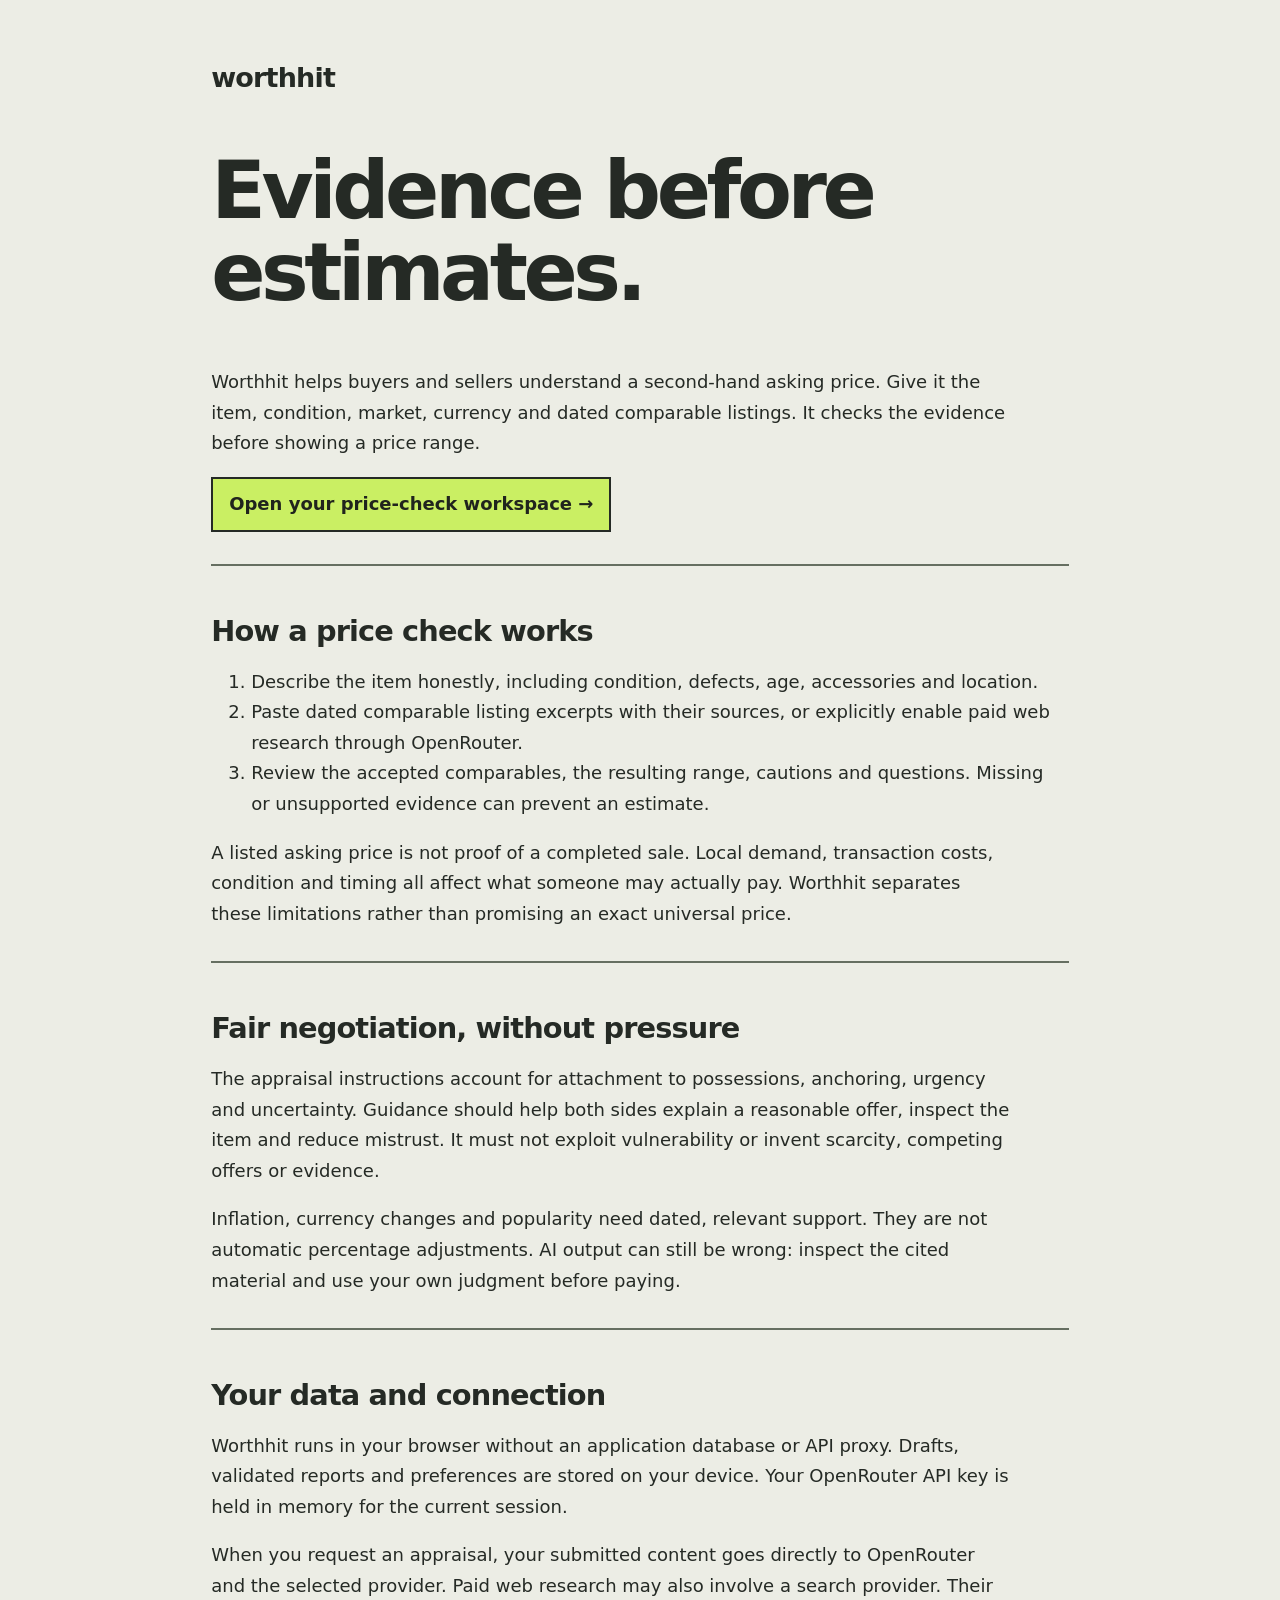
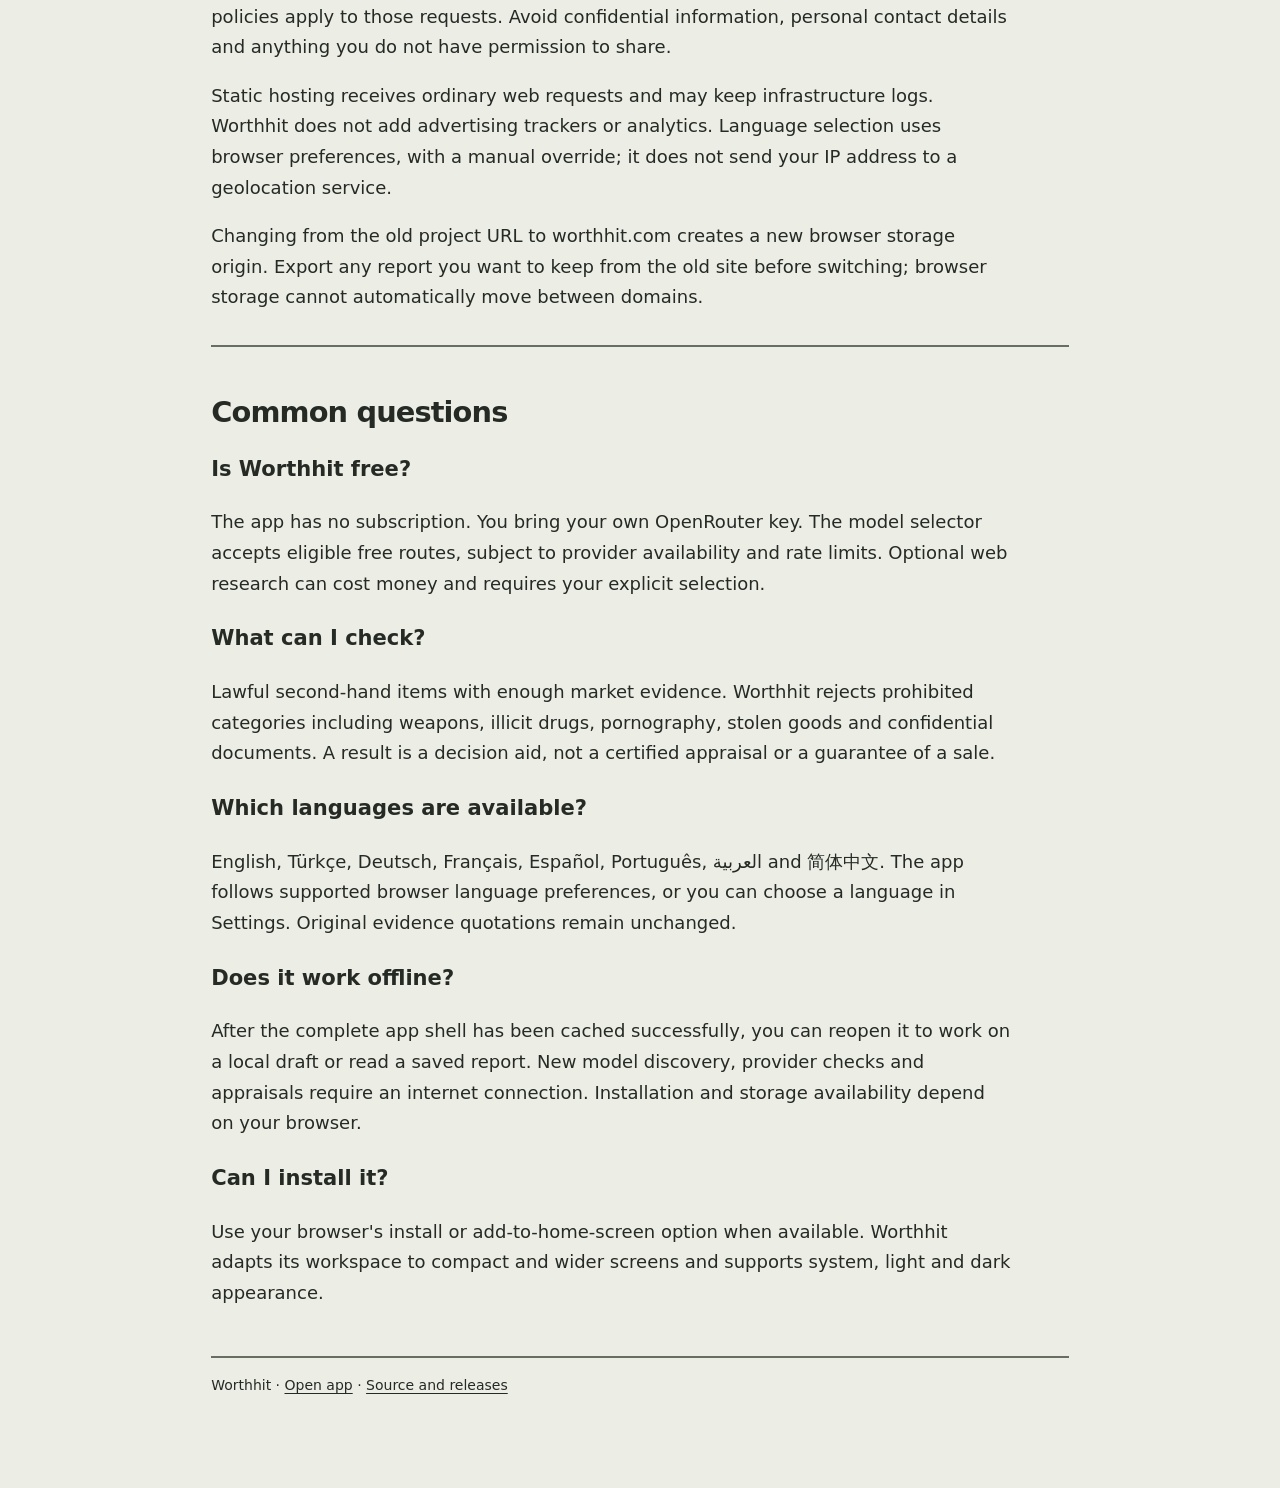
==== web/about/index.html @ 274ef0c1 "feat(worthhit): add mature multilingual PWA and protected versioned delivery Refs:   - README.md   -" ====
<!DOCTYPE html>
<html lang="en">
<head>
  <meta charset="UTF-8">
  <meta name="viewport" content="width=device-width,initial-scale=1">
  <meta name="theme-color" content="#ECEDE5">
  <meta name="description" content="How Worthhit estimates second-hand prices, what counts as evidence, supported languages, privacy, OpenRouter costs and the limits of AI price advice.">
  <meta name="robots" content="index,follow">
  <meta name="referrer" content="no-referrer">
  <meta http-equiv="Content-Security-Policy" content="default-src 'self'; script-src 'self'; style-src 'self'; img-src 'self'; object-src 'none'; base-uri 'self'; form-action 'none'">
  <link rel="canonical" href="https://worthhit.com/about/">
  <link rel="icon" type="image/svg+xml" href="../favicon.svg">
  <link rel="stylesheet" href="../site.css">
  <meta property="og:type" content="website">
  <meta property="og:title" content="How Worthhit works — Evidence before estimates">
  <meta property="og:description" content="Understand the evidence, privacy and limits behind a second-hand price check.">
  <meta property="og:url" content="https://worthhit.com/about/">
  <meta property="og:image" content="https://worthhit.com/social-card.png">
  <meta name="twitter:card" content="summary_large_image">
  <title>How Worthhit works — Second-hand prices, evidence and privacy</title>
  <script src="../preferences_bootstrap.js"></script>
</head>
<body><main>
  <a class="brand" href="../" aria-label="Worthhit home">worthhit</a>
  <h1>Evidence before estimates.</h1>
  <p>Worthhit helps buyers and sellers understand a second-hand asking price. Give it the item, condition, market, currency and dated comparable listings. It checks the evidence before showing a price range.</p>
  <a class="action" href="../">Open your price-check workspace →</a>
  <section><h2>How a price check works</h2>
    <ol><li>Describe the item honestly, including condition, defects, age, accessories and location.</li>
    <li>Paste dated comparable listing excerpts with their sources, or explicitly enable paid web research through OpenRouter.</li>
    <li>Review the accepted comparables, the resulting range, cautions and questions. Missing or unsupported evidence can prevent an estimate.</li></ol>
    <p>A listed asking price is not proof of a completed sale. Local demand, transaction costs, condition and timing all affect what someone may actually pay. Worthhit separates these limitations rather than promising an exact universal price.</p>
  </section>
  <section><h2>Fair negotiation, without pressure</h2>
    <p>The appraisal instructions account for attachment to possessions, anchoring, urgency and uncertainty. Guidance should help both sides explain a reasonable offer, inspect the item and reduce mistrust. It must not exploit vulnerability or invent scarcity, competing offers or evidence.</p>
    <p>Inflation, currency changes and popularity need dated, relevant support. They are not automatic percentage adjustments. AI output can still be wrong: inspect the cited material and use your own judgment before paying.</p>
  </section>
  <section><h2>Your data and connection</h2>
    <p>Worthhit runs in your browser without an application database or API proxy. Drafts, validated reports and preferences are stored on your device. Your OpenRouter API key is held in memory for the current session.</p>
    <p>When you request an appraisal, your submitted content goes directly to OpenRouter and the selected provider. Paid web research may also involve a search provider. Their policies apply to those requests. Avoid confidential information, personal contact details and anything you do not have permission to share.</p>
    <p>Static hosting receives ordinary web requests and may keep infrastructure logs. Worthhit does not add advertising trackers or analytics. Language selection uses browser preferences, with a manual override; it does not send your IP address to a geolocation service.</p>
    <p>Changing from the old project URL to worthhit.com creates a new browser storage origin. Export any report you want to keep from the old site before switching; browser storage cannot automatically move between domains.</p>
  </section>
  <section><h2>Common questions</h2>
    <h3>Is Worthhit free?</h3><p>The app has no subscription. You bring your own OpenRouter key. The model selector accepts eligible free routes, subject to provider availability and rate limits. Optional web research can cost money and requires your explicit selection.</p>
    <h3>What can I check?</h3><p>Lawful second-hand items with enough market evidence. Worthhit rejects prohibited categories including weapons, illicit drugs, pornography, stolen goods and confidential documents. A result is a decision aid, not a certified appraisal or a guarantee of a sale.</p>
    <h3>Which languages are available?</h3><p>English, Türkçe, Deutsch, Français, Español, Português, العربية and 简体中文. The app follows supported browser language preferences, or you can choose a language in Settings. Original evidence quotations remain unchanged.</p>
    <h3>Does it work offline?</h3><p>After the complete app shell has been cached successfully, you can reopen it to work on a local draft or read a saved report. New model discovery, provider checks and appraisals require an internet connection. Installation and storage availability depend on your browser.</p>
    <h3>Can I install it?</h3><p>Use your browser's install or add-to-home-screen option when available. Worthhit adapts its workspace to compact and wider screens and supports system, light and dark appearance.</p>
  </section>
  <footer>Worthhit · <a href="../">Open app</a> · <a href="https://github.com/consciontologic/worthhit" rel="noopener noreferrer">Source and releases</a></footer>
</main></body></html>
---- web/site.css ----
:root{color-scheme:light dark;--canvas:#ecede5;--ink:#252a25;--line:#666f61;--accent:#caef63}
@media(prefers-color-scheme:dark){:root{--canvas:#161a18;--ink:#e9ede1;--line:#929d8c}}
:root[data-theme=light]{color-scheme:light;--canvas:#ecede5;--ink:#252a25;--line:#666f61}
:root[data-theme=dark]{color-scheme:dark;--canvas:#161a18;--ink:#e9ede1;--line:#929d8c}
*{box-sizing:border-box}html,body{margin:0;background:var(--canvas);color:var(--ink)}
body{font:18px/1.7 system-ui,sans-serif}a{color:inherit;text-underline-offset:.22em}
a:hover{background:var(--accent);color:#20241d}a:focus-visible{outline:3px solid var(--ink);outline-offset:4px}
::selection{background:var(--accent);color:#20241d}
main{max-width:960px;padding:7vh max(24px,4vw) 10vh;margin:auto}
h1{font-size:clamp(2.6rem,7vw,5rem);line-height:1.02;letter-spacing:-.055em;max-width:13ch;font-weight:750}
h2{font-size:1.8rem;line-height:1.2;letter-spacing:-.03em;margin:2rem 0 1rem}
p,li{max-width:70ch}.brand{font:700 27px/1.1 system-ui,sans-serif;letter-spacing:-.03em;text-decoration:none}
section{border-top:2px solid var(--line);margin-top:2rem;padding-top:1rem}
.action{display:inline-block;padding:.65rem 1rem;background:var(--accent);color:#20241d;border:2px solid #252a25;font-weight:700;text-decoration:none}
footer{margin-top:3rem;font-size:.875rem;border-top:2px solid var(--line);padding-top:1rem}
flutter-view{outline:none}
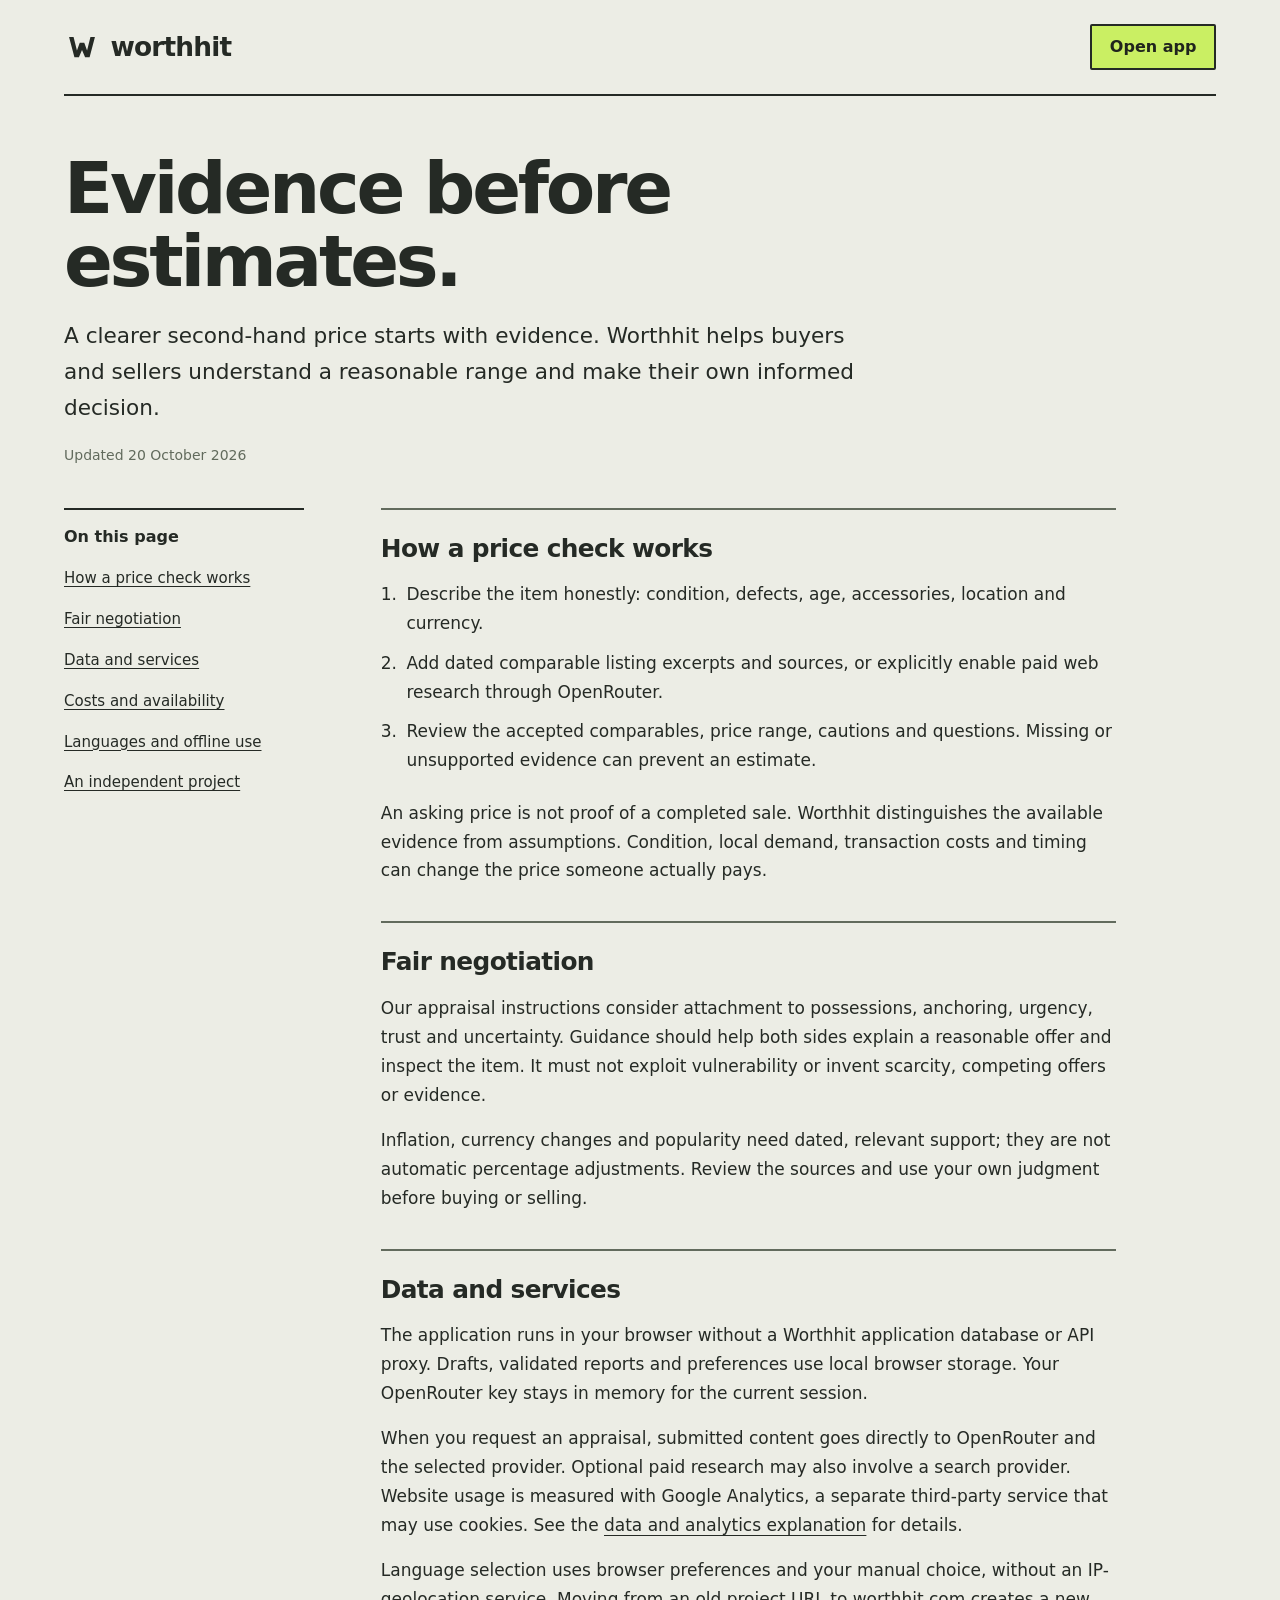
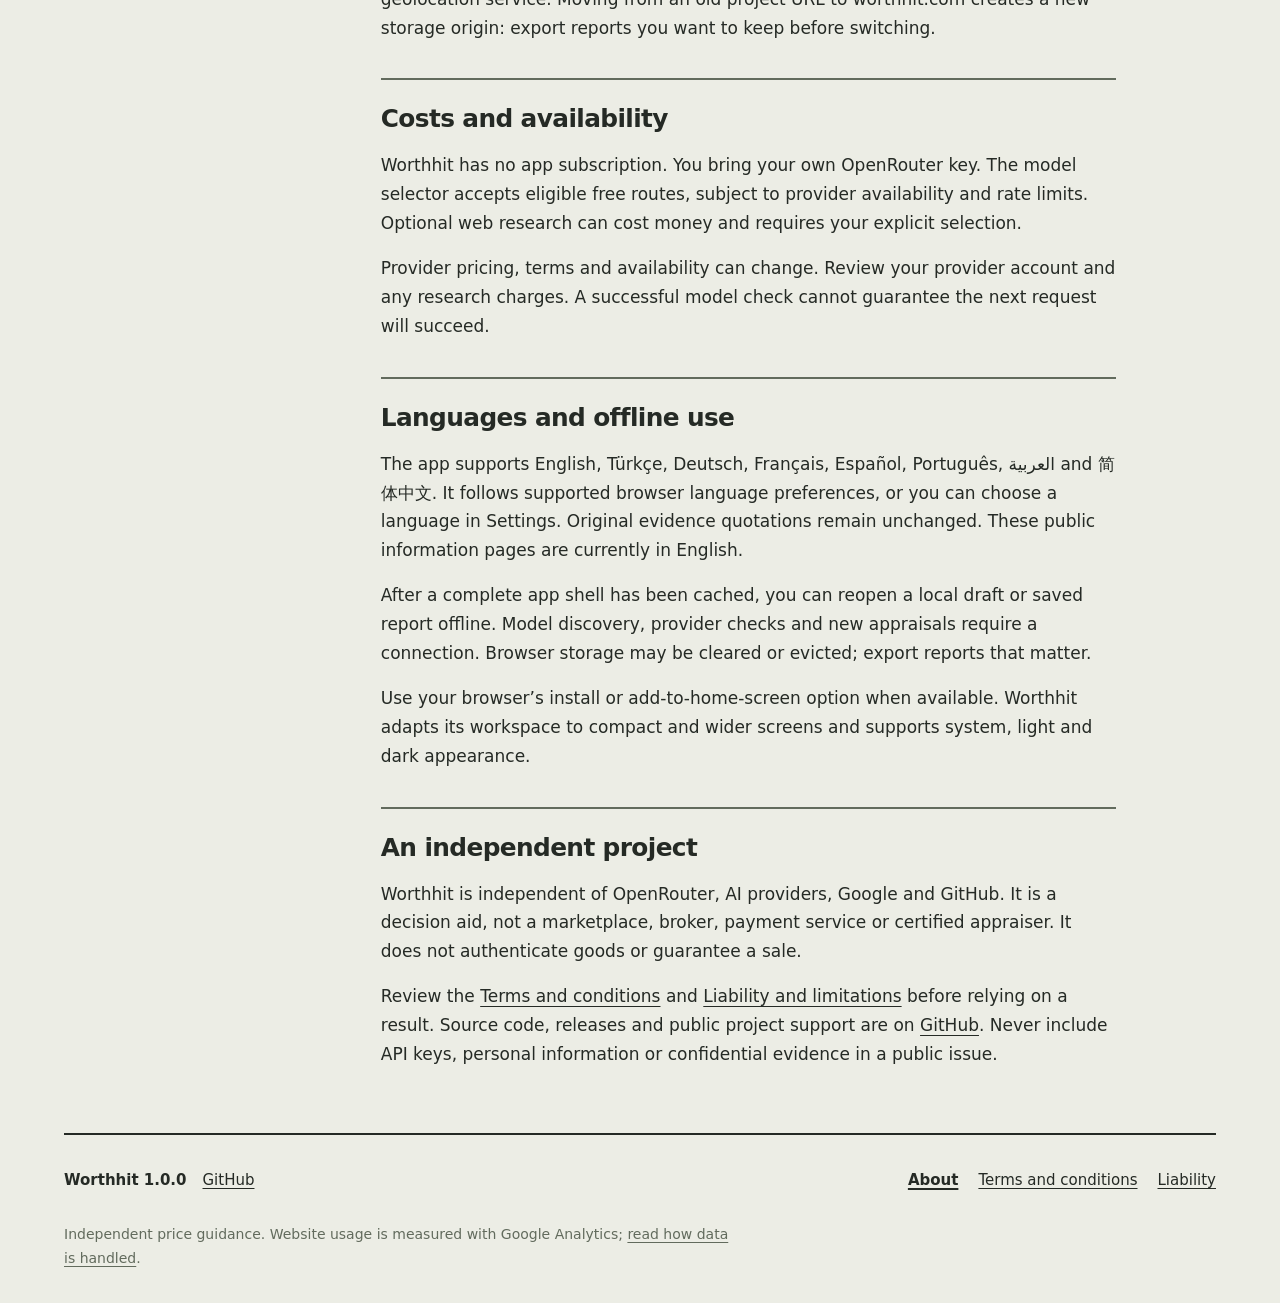
==== commit 95d8752a: "feat(info): release Worthhit 1.0.0 with information pages and analytics Refs:   - worthhit-one-verif" ====
--- a/web/about/index.html
+++ b/web/about/index.html
@@ -1,52 +1,111 @@
 <!DOCTYPE html>
 <html lang="en">
 <head>
+<!-- Google tag (gtag.js) -->
+<script async src="https://www.googletagmanager.com/gtag/js?id=G-G4SYW37S81" referrerpolicy="no-referrer"></script>
+<script>
+  window.dataLayer = window.dataLayer || [];
+  function gtag(){dataLayer.push(arguments);}
+  gtag('js', new Date());
+  gtag('config', 'G-G4SYW37S81', {
+    page_location: 'https://worthhit.com/about/',
+    page_referrer: '',
+    page_title: 'About Worthhit — Evidence before estimates',
+    allow_google_signals: false,
+    allow_ad_personalization_signals: false
+  });
+</script>
   <meta charset="UTF-8">
-  <meta name="viewport" content="width=device-width,initial-scale=1">
+  <meta name="viewport" content="width=device-width, initial-scale=1">
   <meta name="theme-color" content="#ECEDE5">
-  <meta name="description" content="How Worthhit estimates second-hand prices, what counts as evidence, supported languages, privacy, OpenRouter costs and the limits of AI price advice.">
-  <meta name="robots" content="index,follow">
+  <meta name="description" content="How Worthhit estimates second-hand prices, checks comparable evidence, handles local data and connects to OpenRouter. Learn about costs, languages and limitations.">
+  <meta name="robots" content="index,follow,max-image-preview:large">
   <meta name="referrer" content="no-referrer">
-  <meta http-equiv="Content-Security-Policy" content="default-src 'self'; script-src 'self'; style-src 'self'; img-src 'self'; object-src 'none'; base-uri 'self'; form-action 'none'">
+  <meta http-equiv="Content-Security-Policy" content="default-src 'self'; script-src 'self' 'sha256-OL67DxVKThbRnnNFpnOteWr4cOULybndOI1ghnf7HiA=' https://www.googletagmanager.com; script-src-attr 'none'; style-src 'self'; connect-src 'self' https://www.googletagmanager.com https://www.google-analytics.com https://region1.google-analytics.com; img-src 'self' https://www.googletagmanager.com https://www.google-analytics.com https://region1.google-analytics.com; font-src 'self'; worker-src 'self' blob:; object-src 'none'; base-uri 'self'; form-action 'none'">
   <link rel="canonical" href="https://worthhit.com/about/">
   <link rel="icon" type="image/svg+xml" href="../favicon.svg">
   <link rel="stylesheet" href="../site.css">
   <meta property="og:type" content="website">
-  <meta property="og:title" content="How Worthhit works — Evidence before estimates">
-  <meta property="og:description" content="Understand the evidence, privacy and limits behind a second-hand price check.">
+  <meta property="og:site_name" content="Worthhit">
+  <meta property="og:title" content="About Worthhit — Evidence before estimates">
+  <meta property="og:description" content="How Worthhit estimates second-hand prices, checks comparable evidence, handles local data and connects to OpenRouter. Learn about costs, languages and limitations.">
   <meta property="og:url" content="https://worthhit.com/about/">
   <meta property="og:image" content="https://worthhit.com/social-card.png">
+  <meta property="og:image:alt" content="Worthhit. Know the range. Make a fair deal.">
   <meta name="twitter:card" content="summary_large_image">
-  <title>How Worthhit works — Second-hand prices, evidence and privacy</title>
+  <meta name="twitter:title" content="About Worthhit — Evidence before estimates">
+  <meta name="twitter:description" content="How Worthhit estimates second-hand prices, checks comparable evidence, handles local data and connects to OpenRouter. Learn about costs, languages and limitations.">
+  <meta name="twitter:image" content="https://worthhit.com/social-card.png">
+  <title>About Worthhit — Evidence before estimates</title>
   <script src="../preferences_bootstrap.js"></script>
 </head>
-<body><main>
-  <a class="brand" href="../" aria-label="Worthhit home">worthhit</a>
-  <h1>Evidence before estimates.</h1>
-  <p>Worthhit helps buyers and sellers understand a second-hand asking price. Give it the item, condition, market, currency and dated comparable listings. It checks the evidence before showing a price range.</p>
-  <a class="action" href="../">Open your price-check workspace →</a>
-  <section><h2>How a price check works</h2>
-    <ol><li>Describe the item honestly, including condition, defects, age, accessories and location.</li>
-    <li>Paste dated comparable listing excerpts with their sources, or explicitly enable paid web research through OpenRouter.</li>
-    <li>Review the accepted comparables, the resulting range, cautions and questions. Missing or unsupported evidence can prevent an estimate.</li></ol>
-    <p>A listed asking price is not proof of a completed sale. Local demand, transaction costs, condition and timing all affect what someone may actually pay. Worthhit separates these limitations rather than promising an exact universal price.</p>
-  </section>
-  <section><h2>Fair negotiation, without pressure</h2>
-    <p>The appraisal instructions account for attachment to possessions, anchoring, urgency and uncertainty. Guidance should help both sides explain a reasonable offer, inspect the item and reduce mistrust. It must not exploit vulnerability or invent scarcity, competing offers or evidence.</p>
-    <p>Inflation, currency changes and popularity need dated, relevant support. They are not automatic percentage adjustments. AI output can still be wrong: inspect the cited material and use your own judgment before paying.</p>
-  </section>
-  <section><h2>Your data and connection</h2>
-    <p>Worthhit runs in your browser without an application database or API proxy. Drafts, validated reports and preferences are stored on your device. Your OpenRouter API key is held in memory for the current session.</p>
-    <p>When you request an appraisal, your submitted content goes directly to OpenRouter and the selected provider. Paid web research may also involve a search provider. Their policies apply to those requests. Avoid confidential information, personal contact details and anything you do not have permission to share.</p>
-    <p>Static hosting receives ordinary web requests and may keep infrastructure logs. Worthhit does not add advertising trackers or analytics. Language selection uses browser preferences, with a manual override; it does not send your IP address to a geolocation service.</p>
-    <p>Changing from the old project URL to worthhit.com creates a new browser storage origin. Export any report you want to keep from the old site before switching; browser storage cannot automatically move between domains.</p>
-  </section>
-  <section><h2>Common questions</h2>
-    <h3>Is Worthhit free?</h3><p>The app has no subscription. You bring your own OpenRouter key. The model selector accepts eligible free routes, subject to provider availability and rate limits. Optional web research can cost money and requires your explicit selection.</p>
-    <h3>What can I check?</h3><p>Lawful second-hand items with enough market evidence. Worthhit rejects prohibited categories including weapons, illicit drugs, pornography, stolen goods and confidential documents. A result is a decision aid, not a certified appraisal or a guarantee of a sale.</p>
-    <h3>Which languages are available?</h3><p>English, Türkçe, Deutsch, Français, Español, Português, العربية and 简体中文. The app follows supported browser language preferences, or you can choose a language in Settings. Original evidence quotations remain unchanged.</p>
-    <h3>Does it work offline?</h3><p>After the complete app shell has been cached successfully, you can reopen it to work on a local draft or read a saved report. New model discovery, provider checks and appraisals require an internet connection. Installation and storage availability depend on your browser.</p>
-    <h3>Can I install it?</h3><p>Use your browser's install or add-to-home-screen option when available. Worthhit adapts its workspace to compact and wider screens and supports system, light and dark appearance.</p>
-  </section>
-  <footer>Worthhit · <a href="../">Open app</a> · <a href="https://github.com/consciontologic/worthhit" rel="noopener noreferrer">Source and releases</a></footer>
-</main></body></html>
+<body class="information-page">
+  <a class="skip-link" href="#content">Skip to content</a>
+  <div class="page-shell">
+    <header class="site-header">
+      <a class="brand" href="../" aria-label="Worthhit home"><img class="mark-light" src="../favicon-light.svg" width="36" height="36" alt=""><img class="mark-dark" src="../favicon-dark.svg" width="36" height="36" alt=""><span>worthhit</span></a>
+      <a class="open-app" href="../">Open app</a>
+    </header>
+    <main id="content">
+      <div class="page-heading">
+        <h1>Evidence before estimates.</h1>
+        <p class="lead">A clearer second-hand price starts with evidence. Worthhit helps buyers and sellers understand a reasonable range and make their own informed decision.</p>
+        <p class="updated">Updated <time datetime="2026-10-20">20 October 2026</time></p>
+      </div>
+      <div class="reading-layout">
+        <nav class="contents" aria-label="On this page">
+          <h2>On this page</h2>
+          <ul>
+          <li><a href="#method">How a price check works</a></li>
+          <li><a href="#negotiation">Fair negotiation</a></li>
+          <li><a href="#data">Data and services</a></li>
+          <li><a href="#costs">Costs and availability</a></li>
+          <li><a href="#access">Languages and offline use</a></li>
+          <li><a href="#project">An independent project</a></li>
+          </ul>
+        </nav>
+        <article class="prose" aria-label="Evidence before estimates.">
+        <section id="method">
+          <h2>How a price check works</h2>
+          <ol><li>Describe the item honestly: condition, defects, age, accessories, location and currency.</li><li>Add dated comparable listing excerpts and sources, or explicitly enable paid web research through OpenRouter.</li><li>Review the accepted comparables, price range, cautions and questions. Missing or unsupported evidence can prevent an estimate.</li></ol><p>An asking price is not proof of a completed sale. Worthhit distinguishes the available evidence from assumptions. Condition, local demand, transaction costs and timing can change the price someone actually pays.</p>
+        </section>
+        <section id="negotiation">
+          <h2>Fair negotiation</h2>
+          <p>Our appraisal instructions consider attachment to possessions, anchoring, urgency, trust and uncertainty. Guidance should help both sides explain a reasonable offer and inspect the item. It must not exploit vulnerability or invent scarcity, competing offers or evidence.</p><p>Inflation, currency changes and popularity need dated, relevant support; they are not automatic percentage adjustments. Review the sources and use your own judgment before buying or selling.</p>
+        </section>
+        <section id="data">
+          <h2>Data and services</h2>
+          <p>The application runs in your browser without a Worthhit application database or API proxy. Drafts, validated reports and preferences use local browser storage. Your OpenRouter key stays in memory for the current session.</p><p>When you request an appraisal, submitted content goes directly to OpenRouter and the selected provider. Optional paid research may also involve a search provider. Website usage is measured with Google Analytics, a separate third-party service that may use cookies. See the <a href="../terms/#data">data and analytics explanation</a> for details.</p><p>Language selection uses browser preferences and your manual choice, without an IP-geolocation service. Moving from an old project URL to worthhit.com creates a new storage origin: export reports you want to keep before switching.</p>
+        </section>
+        <section id="costs">
+          <h2>Costs and availability</h2>
+          <p>Worthhit has no app subscription. You bring your own OpenRouter key. The model selector accepts eligible free routes, subject to provider availability and rate limits. Optional web research can cost money and requires your explicit selection.</p><p>Provider pricing, terms and availability can change. Review your provider account and any research charges. A successful model check cannot guarantee the next request will succeed.</p>
+        </section>
+        <section id="access">
+          <h2>Languages and offline use</h2>
+          <p>The app supports English, Türkçe, Deutsch, Français, Español, Português, العربية and 简体中文. It follows supported browser language preferences, or you can choose a language in Settings. Original evidence quotations remain unchanged. These public information pages are currently in English.</p><p>After a complete app shell has been cached, you can reopen a local draft or saved report offline. Model discovery, provider checks and new appraisals require a connection. Browser storage may be cleared or evicted; export reports that matter.</p><p>Use your browser’s install or add-to-home-screen option when available. Worthhit adapts its workspace to compact and wider screens and supports system, light and dark appearance.</p>
+        </section>
+        <section id="project">
+          <h2>An independent project</h2>
+          <p>Worthhit is independent of OpenRouter, AI providers, Google and GitHub. It is a decision aid, not a marketplace, broker, payment service or certified appraiser. It does not authenticate goods or guarantee a sale.</p><p>Review the <a href="../terms/">Terms and conditions</a> and <a href="../liability/">Liability and limitations</a> before relying on a result. Source code, releases and public project support are on <a href="https://github.com/consciontologic/worthhit" rel="noopener noreferrer">GitHub</a>. Never include API keys, personal information or confidential evidence in a public issue.</p>
+        </section>
+        </article>
+      </div>
+    </main>
+    <footer class="site-footer">
+      <div class="footer-row">
+        <div class="footer-origin">
+          <p class="footer-version">Worthhit <span data-app-version>1.0.0</span></p>
+          <a class="source-link" href="https://github.com/consciontologic/worthhit" rel="noopener noreferrer">GitHub</a>
+        </div>
+        <nav class="footer-nav" aria-label="Information pages">
+          <a href="../about/" aria-current="page">About</a>
+          <a href="../terms/">Terms and conditions</a>
+          <a href="../liability/">Liability</a>
+        </nav>
+      </div>
+      <p class="footer-note">Independent price guidance. Website usage is measured with Google Analytics; <a href="../terms/#data">read how data is handled</a>.</p>
+    </footer>
+  </div>
+</body>
+</html>
--- a/web/site.css
+++ b/web/site.css
@@ -1,6 +1,6 @@
-:root{color-scheme:light dark;--canvas:#ecede5;--ink:#252a25;--line:#666f61;--accent:#caef63}
+:root{color-scheme:light dark;--canvas:#ecede5;--ink:#252a25;--line:#626b5d;--accent:#caef63}
 @media(prefers-color-scheme:dark){:root{--canvas:#161a18;--ink:#e9ede1;--line:#929d8c}}
-:root[data-theme=light]{color-scheme:light;--canvas:#ecede5;--ink:#252a25;--line:#666f61}
+:root[data-theme=light]{color-scheme:light;--canvas:#ecede5;--ink:#252a25;--line:#626b5d}
 :root[data-theme=dark]{color-scheme:dark;--canvas:#161a18;--ink:#e9ede1;--line:#929d8c}
 *{box-sizing:border-box}html,body{margin:0;background:var(--canvas);color:var(--ink)}
 body{font:18px/1.7 system-ui,sans-serif}a{color:inherit;text-underline-offset:.22em}
@@ -14,3 +14,44 @@
 .action{display:inline-block;padding:.65rem 1rem;background:var(--accent);color:#20241d;border:2px solid #252a25;font-weight:700;text-decoration:none}
 footer{margin-top:3rem;font-size:.875rem;border-top:2px solid var(--line);padding-top:1rem}
 flutter-view{outline:none}
+/* Public reading pages share the application's saved appearance, not its language. */
+.information-page{font-size:1rem}
+.page-shell{width:calc(100% - 3rem);max-width:72rem;margin-inline:auto}
+.site-header{display:flex;flex-wrap:wrap;justify-content:space-between;align-items:center;gap:1rem;padding-block:1.5rem;border-bottom:2px solid var(--ink)}
+.site-header .brand{display:inline-flex;align-items:center;gap:.65rem;font-size:1.65rem}
+.brand img{flex:none}.mark-dark{display:none}
+@media(prefers-color-scheme:dark){.mark-light{display:none}.mark-dark{display:block}}
+:root[data-theme=light] .mark-light{display:block}:root[data-theme=light] .mark-dark{display:none}
+:root[data-theme=dark] .mark-light{display:none}:root[data-theme=dark] .mark-dark{display:block}
+.open-app{display:inline-flex;align-items:center;justify-content:center;min-height:2.75rem;padding:.45rem 1.1rem;border:2px solid #252a25;border-radius:2px;background:var(--accent);color:#20241d;font-weight:700;text-decoration:none}
+.open-app:hover{background:var(--ink);color:var(--canvas);border-color:var(--ink)}
+.skip-link{position:absolute;left:1rem;top:-10rem;padding:.5rem 1rem;background:var(--ink);color:var(--canvas);z-index:10}
+.skip-link:focus{top:1rem}
+.information-page main{max-width:none;padding:0}
+.page-heading{padding-block:3.5rem 2.5rem;max-width:60rem}
+.page-heading h1{max-width:16ch;margin:0 0 1.25rem;font-size:clamp(2.6rem,6vw,4.5rem);font-weight:750;line-height:1.02;letter-spacing:-.045em;text-wrap:balance;overflow-wrap:anywhere}
+.page-heading .lead{font-size:clamp(1.125rem,2.5vw,1.35rem);line-height:1.65;max-width:60ch;margin:0}
+.updated{margin:1.15rem 0 0;font-size:.875rem;color:var(--line);font-variant-numeric:tabular-nums}
+.reading-layout{display:grid;grid-template-columns:minmax(10rem,15rem) minmax(0,1fr);gap:clamp(2rem,6vw,5rem);padding-bottom:3rem;align-items:start}
+.contents{position:sticky;top:2rem;border-top:2px solid var(--ink);padding-top:1rem}
+.contents h2{font-size:1rem;margin:0 0 .75rem;line-height:1.4;letter-spacing:normal}
+.contents ul{list-style:none;padding:0;margin:0;display:grid;gap:.25rem}
+.contents a{display:block;padding:.45rem 0;font-size:.9375rem;line-height:1.5}
+.prose{min-width:0;max-width:68ch;font-size:1.0625rem;overflow-wrap:anywhere}
+.prose section{scroll-margin-top:2rem;margin-top:2.25rem;padding-top:1.5rem}
+.prose section:first-child{margin-top:0}
+.prose h2{font-size:1.55rem;line-height:1.25;margin:0 0 1rem;letter-spacing:-.025em}
+.prose p{margin:0 0 1rem}
+.prose ul,.prose ol{padding-left:1.35rem;margin:0 0 1.5rem}
+.prose li{padding-left:.25rem;margin-block:.65rem}
+.site-footer{border-top:2px solid var(--ink);padding-block:1.5rem 2rem;font-size:.9375rem;margin-top:0}
+.footer-row{display:flex;align-items:center;justify-content:space-between;flex-wrap:wrap;gap:1.25rem 2rem}
+.footer-origin{display:flex;align-items:center;flex-wrap:wrap;gap:.25rem 1rem}
+.footer-version{margin:0;font-weight:700;white-space:nowrap}
+.footer-nav{display:flex;flex-wrap:wrap;gap:.35rem 1.25rem}
+.footer-nav a{padding-block:.5rem}
+.footer-nav [aria-current=page]{font-weight:700;text-decoration-thickness:2px}
+.source-link{display:inline-flex;align-items:center;min-height:2.75rem;padding-block:.5rem}
+.footer-note{color:var(--line);font-size:.875rem;margin:1.25rem 0 0;max-width:75ch}
+@media(max-width:48rem){.page-shell{width:auto;margin-inline:1.25rem}.page-heading{padding-block:2.5rem 1.75rem}.reading-layout{display:block}.contents{position:static;margin-bottom:2rem;padding-top:.75rem}.contents ul{display:flex;flex-wrap:wrap;gap:.25rem 1.25rem}.contents a{padding-block:.5rem}.prose{max-width:100%}.footer-row{align-items:flex-start}.site-header{padding-block:1.15rem}}
+@media(prefers-reduced-motion:no-preference){html{scroll-behavior:smooth}}
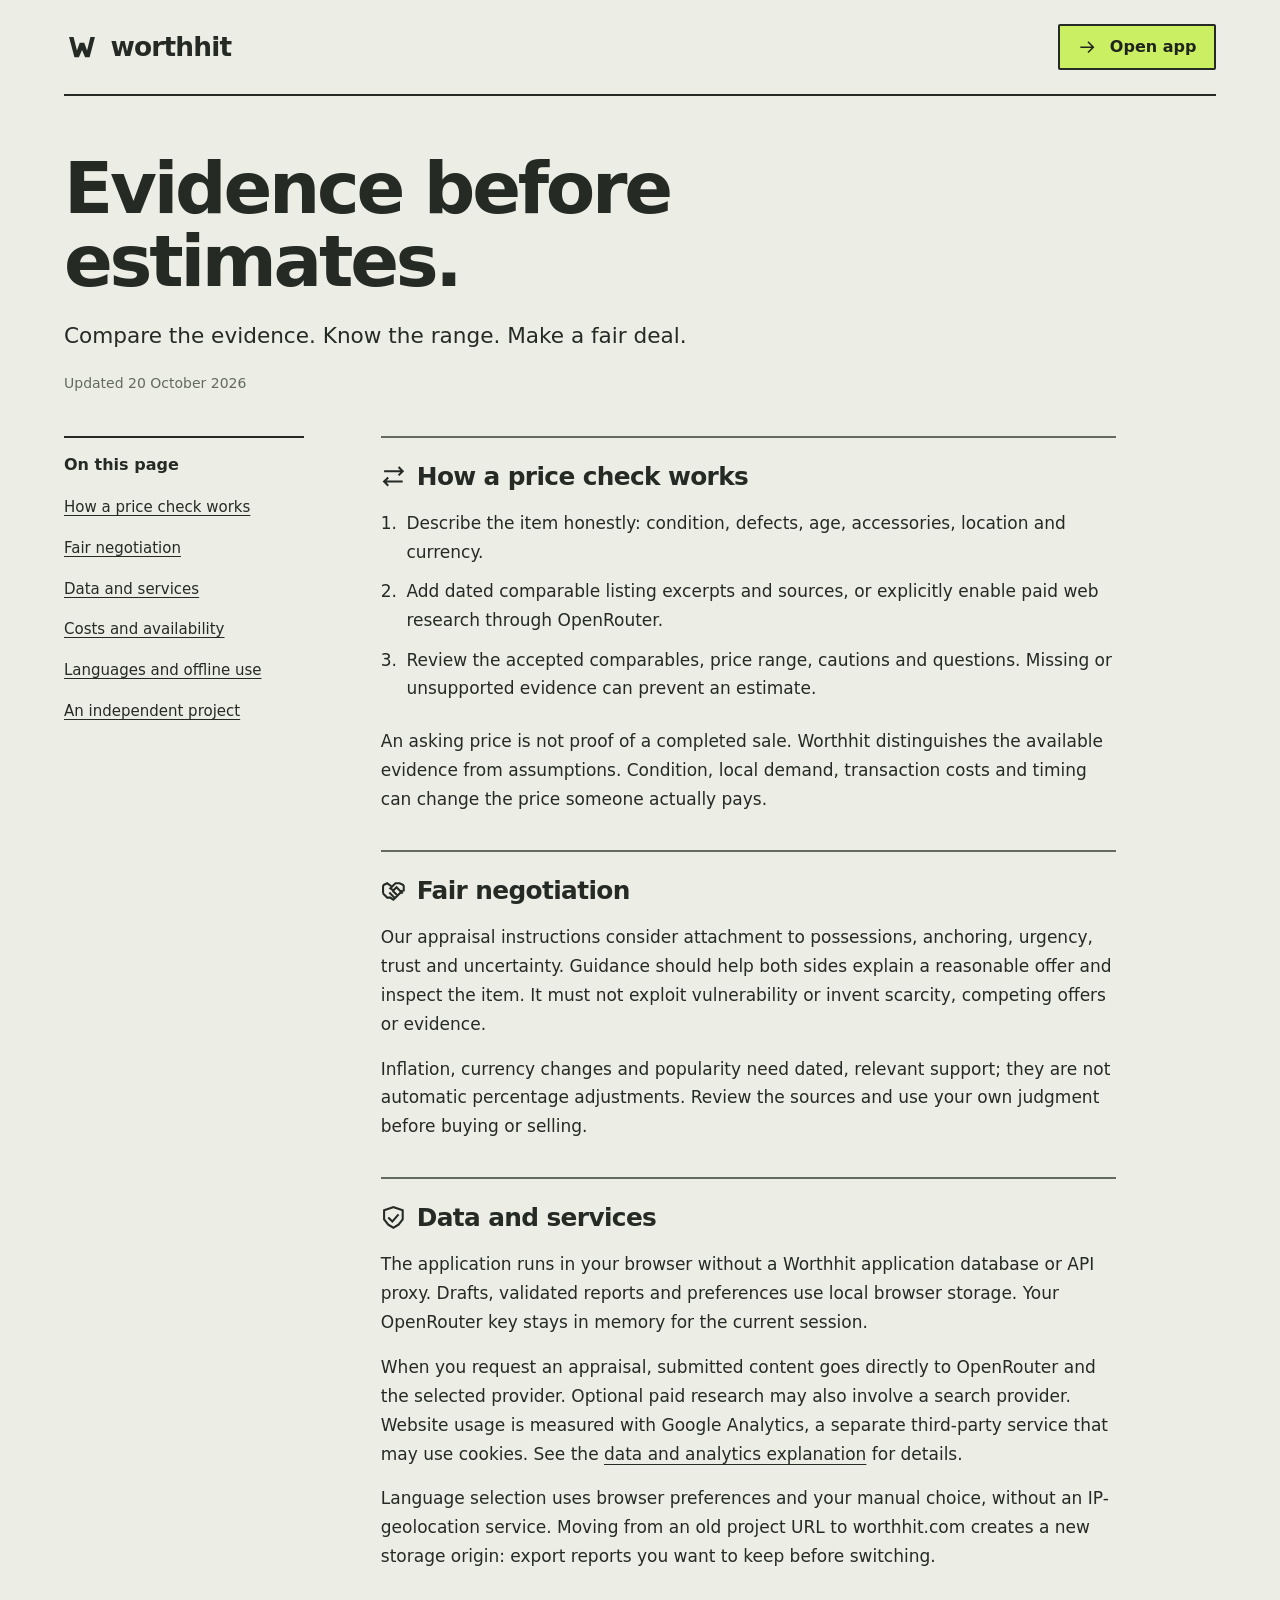
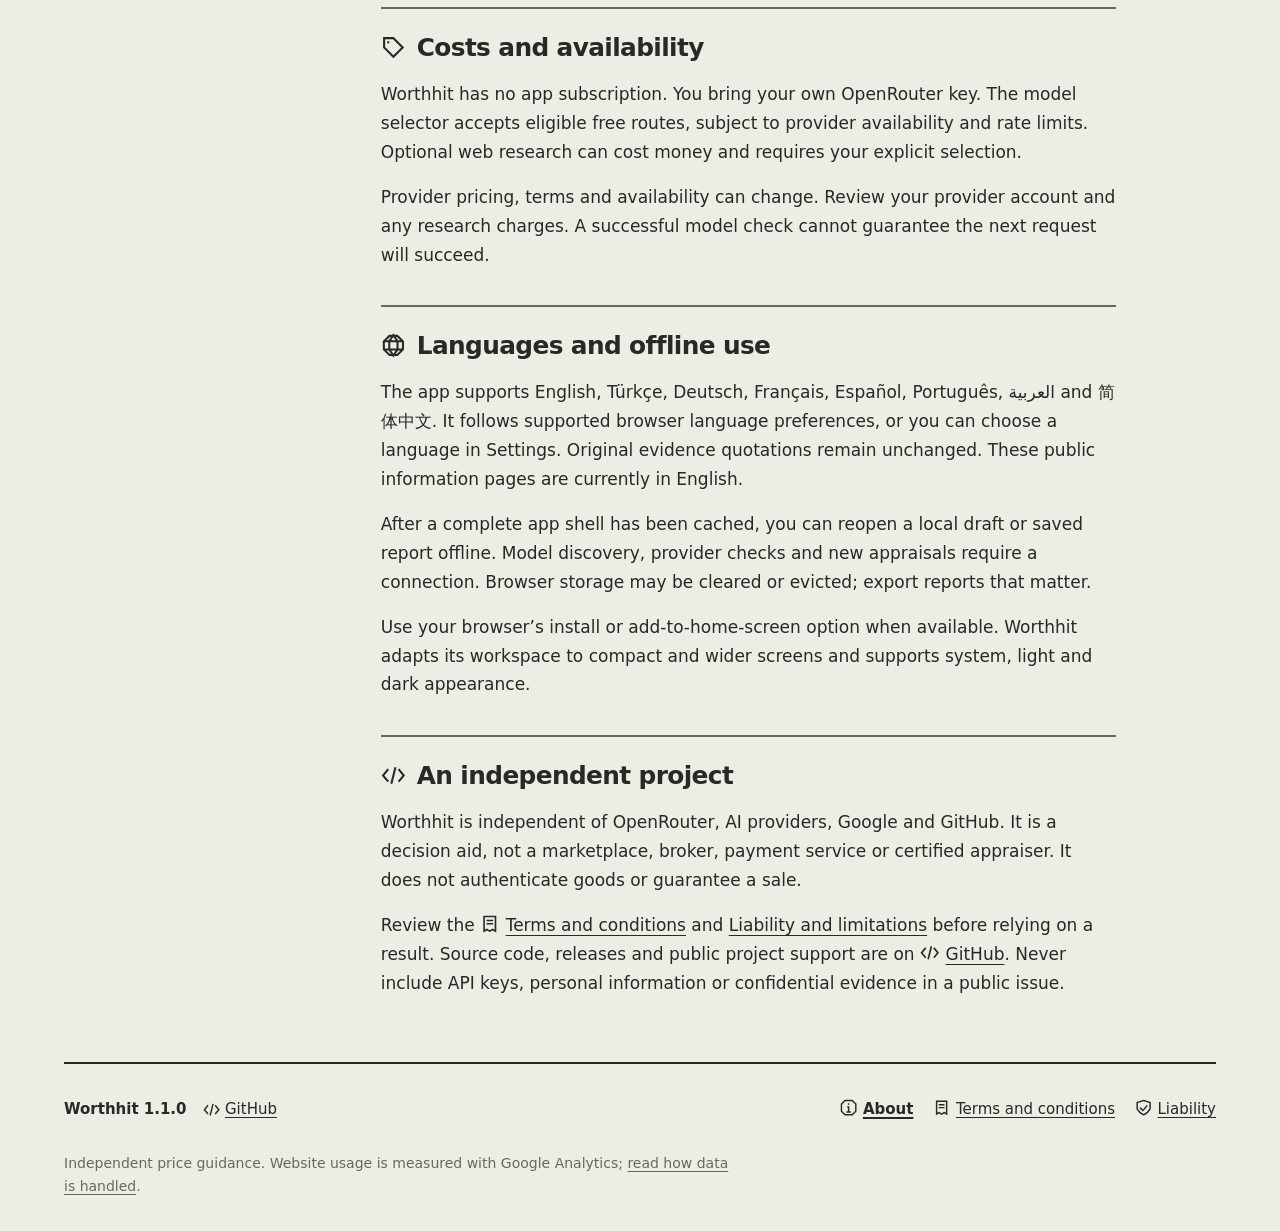
==== commit c34d87a3: "feat(ui): release compact selectable Worthhit 1.1.0 with safe update notices Refs:   - 201 Flutter  " ====
--- a/web/about/index.html
+++ b/web/about/index.html
@@ -44,12 +44,12 @@
   <div class="page-shell">
     <header class="site-header">
       <a class="brand" href="../" aria-label="Worthhit home"><img class="mark-light" src="../favicon-light.svg" width="36" height="36" alt=""><img class="mark-dark" src="../favicon-dark.svg" width="36" height="36" alt=""><span>worthhit</span></a>
-      <a class="open-app" href="../">Open app</a>
+      <a class="open-app" href="../"><svg class="ui-symbol" viewBox="0 0 24 24" aria-hidden="true" focusable="false"><path fill="currentColor" d="M3.0000,13.0000L20.0000,13.0000L20.0000,11.0000L3.0000,11.0000Z M12.2929,5.7071L18.5858,12.0000L12.2929,18.2929L13.7071,19.7071L21.4142,12.0000L13.7071,4.2929Z"/></svg>Open app</a>
     </header>
     <main id="content">
       <div class="page-heading">
         <h1>Evidence before estimates.</h1>
-        <p class="lead">A clearer second-hand price starts with evidence. Worthhit helps buyers and sellers understand a reasonable range and make their own informed decision.</p>
+        <p class="lead">Compare the evidence. Know the range. Make a fair deal.</p>
         <p class="updated">Updated <time datetime="2026-10-20">20 October 2026</time></p>
       </div>
       <div class="reading-layout">
@@ -66,28 +66,28 @@
         </nav>
         <article class="prose" aria-label="Evidence before estimates.">
         <section id="method">
-          <h2>How a price check works</h2>
+          <h2><svg class="ui-symbol" viewBox="0 0 24 24" aria-hidden="true" focusable="false"><path fill="currentColor" d="M3.0000,8.0000L21.0000,8.0000L21.0000,6.0000L3.0000,6.0000Z M16.2929,3.7071L19.5858,7.0000L16.2929,10.2929L17.7071,11.7071L22.4142,7.0000L17.7071,2.2929Z M21.0000,16.0000L3.0000,16.0000L3.0000,18.0000L21.0000,18.0000Z M6.2929,12.2929L1.5858,17.0000L6.2929,21.7071L7.7071,20.2929L4.4142,17.0000L7.7071,13.7071Z"/></svg>How a price check works</h2>
           <ol><li>Describe the item honestly: condition, defects, age, accessories, location and currency.</li><li>Add dated comparable listing excerpts and sources, or explicitly enable paid web research through OpenRouter.</li><li>Review the accepted comparables, price range, cautions and questions. Missing or unsupported evidence can prevent an estimate.</li></ol><p>An asking price is not proof of a completed sale. Worthhit distinguishes the available evidence from assumptions. Condition, local demand, transaction costs and timing can change the price someone actually pays.</p>
         </section>
         <section id="negotiation">
-          <h2>Fair negotiation</h2>
+          <h2><svg class="ui-symbol" viewBox="0 0 24 24" aria-hidden="true" focusable="false"><path fill="currentColor" d="M2.4472,7.8944L5.8944,6.1708L9.4000,8.8000L10.6000,7.2000L6.1056,3.8292L1.5528,6.1056Z M22.4472,6.1056L18.2361,4.0000L13.5858,4.0000L7.4304,10.1554L12.1274,13.2868L15.0000,10.4142L20.2929,15.7071L21.7071,14.2929L15.0000,7.5858L11.8726,10.7132L10.5696,9.8446L14.4142,6.0000L17.7639,6.0000L21.5528,7.8944Z M1.2929,15.7071L5.5858,20.0000L8.6972,20.0000L12.1274,22.2868L21.7071,12.7071L20.2929,11.2929L11.8726,19.7132L9.3028,18.0000L6.4142,18.0000L2.7071,14.2929Z M1.0000,7.0000L1.0000,15.0000L3.0000,15.0000L3.0000,7.0000Z M21.0000,7.0000L21.0000,13.0000L23.0000,13.0000L23.0000,7.0000Z M7.2929,14.7071L12.2929,19.7071L13.7071,18.2929L8.7071,13.2929Z M10.2929,12.7071L15.2929,17.7071L16.7071,16.2929L11.7071,11.2929Z"/></svg>Fair negotiation</h2>
           <p>Our appraisal instructions consider attachment to possessions, anchoring, urgency, trust and uncertainty. Guidance should help both sides explain a reasonable offer and inspect the item. It must not exploit vulnerability or invent scarcity, competing offers or evidence.</p><p>Inflation, currency changes and popularity need dated, relevant support; they are not automatic percentage adjustments. Review the sources and use your own judgment before buying or selling.</p>
         </section>
         <section id="data">
-          <h2>Data and services</h2>
+          <h2><svg class="ui-symbol" viewBox="0 0 24 24" aria-hidden="true" focusable="false"><path fill="currentColor" d="M4.0000,5.7208L12.0000,3.0541L20.0000,5.7208L20.0000,13.6492L16.3314,18.2350L12.0000,20.8338L7.6686,18.2350L4.0000,13.6492Z M2.0000,14.3508L6.3314,19.7650L12.0000,23.1662L17.6686,19.7650L22.0000,14.3508L22.0000,4.2792L12.0000,0.9459L2.0000,4.2792Z M6.2929,12.7071L11.0565,17.4707L17.7593,9.6508L16.2407,8.3492L10.9435,14.5293L7.7071,11.2929Z"/></svg>Data and services</h2>
           <p>The application runs in your browser without a Worthhit application database or API proxy. Drafts, validated reports and preferences use local browser storage. Your OpenRouter key stays in memory for the current session.</p><p>When you request an appraisal, submitted content goes directly to OpenRouter and the selected provider. Optional paid research may also involve a search provider. Website usage is measured with Google Analytics, a separate third-party service that may use cookies. See the <a href="../terms/#data">data and analytics explanation</a> for details.</p><p>Language selection uses browser preferences and your manual choice, without an IP-geolocation service. Moving from an old project URL to worthhit.com creates a new storage origin: export reports you want to keep before switching.</p>
         </section>
         <section id="costs">
-          <h2>Costs and availability</h2>
+          <h2><svg class="ui-symbol" viewBox="0 0 24 24" aria-hidden="true" focusable="false"><path fill="currentColor" d="M4.0000,4.0000L11.5858,4.0000L19.5858,12.0000L12.0000,19.5858L4.0000,11.5858Z M2.0000,12.4142L12.0000,22.4142L22.4142,12.0000L12.4142,2.0000L2.0000,2.0000Z M6.0000,6.0000L8.0000,6.0000L8.0000,8.0000L6.0000,8.0000Z"/></svg>Costs and availability</h2>
           <p>Worthhit has no app subscription. You bring your own OpenRouter key. The model selector accepts eligible free routes, subject to provider availability and rate limits. Optional web research can cost money and requires your explicit selection.</p><p>Provider pricing, terms and availability can change. Review your provider account and any research charges. A successful model check cannot guarantee the next request will succeed.</p>
         </section>
         <section id="access">
-          <h2>Languages and offline use</h2>
+          <h2><svg class="ui-symbol" viewBox="0 0 24 24" aria-hidden="true" focusable="false"><path fill="currentColor" d="M20.2388,15.4126L15.4126,20.2388L8.5874,20.2388L3.7612,15.4126L3.7612,8.5874L8.5874,3.7612L15.4126,3.7612L20.2388,8.5874Z M22.2388,7.7590L16.2410,1.7612L7.7590,1.7612L1.7612,7.7590L1.7612,16.2410L7.7590,22.2388L16.2410,22.2388L22.2388,16.2410Z M3.0000,9.0000L21.0000,9.0000L21.0000,7.0000L3.0000,7.0000Z M3.0000,17.0000L21.0000,17.0000L21.0000,15.0000L3.0000,15.0000Z M12.0000,3.8028L15.0000,8.3028L15.0000,15.6972L12.0000,20.1972L9.0000,15.6972L9.0000,8.3028Z M7.0000,7.6972L7.0000,16.3028L12.0000,23.8028L17.0000,16.3028L17.0000,7.6972L12.0000,0.1972Z"/></svg>Languages and offline use</h2>
           <p>The app supports English, Türkçe, Deutsch, Français, Español, Português, العربية and 简体中文. It follows supported browser language preferences, or you can choose a language in Settings. Original evidence quotations remain unchanged. These public information pages are currently in English.</p><p>After a complete app shell has been cached, you can reopen a local draft or saved report offline. Model discovery, provider checks and new appraisals require a connection. Browser storage may be cleared or evicted; export reports that matter.</p><p>Use your browser’s install or add-to-home-screen option when available. Worthhit adapts its workspace to compact and wider screens and supports system, light and dark appearance.</p>
         </section>
         <section id="project">
-          <h2>An independent project</h2>
-          <p>Worthhit is independent of OpenRouter, AI providers, Google and GitHub. It is a decision aid, not a marketplace, broker, payment service or certified appraiser. It does not authenticate goods or guarantee a sale.</p><p>Review the <a href="../terms/">Terms and conditions</a> and <a href="../liability/">Liability and limitations</a> before relying on a result. Source code, releases and public project support are on <a href="https://github.com/consciontologic/worthhit" rel="noopener noreferrer">GitHub</a>. Never include API keys, personal information or confidential evidence in a public issue.</p>
+          <h2><svg class="ui-symbol" viewBox="0 0 24 24" aria-hidden="true" focusable="false"><path fill="currentColor" d="M6.2318,5.3598L0.6983,12.0000L6.2318,18.6402L7.7682,17.3598L3.3017,12.0000L7.7682,6.6402Z M16.2318,6.6402L20.6983,12.0000L16.2318,17.3598L17.7682,18.6402L23.3017,12.0000L17.7682,5.3598Z M13.0299,3.7575L9.0299,19.7575L10.9701,20.2425L14.9701,4.2425Z"/></svg>An independent project</h2>
+          <p>Worthhit is independent of OpenRouter, AI providers, Google and GitHub. It is a decision aid, not a marketplace, broker, payment service or certified appraiser. It does not authenticate goods or guarantee a sale.</p><p>Review the <a href="../terms/"><svg class="ui-symbol" viewBox="0 0 24 24" aria-hidden="true" focusable="false"><path fill="currentColor" d="M6.0000,4.0000L18.0000,4.0000L18.0000,19.2768L15.5000,17.8482L12.0000,19.8482L8.5000,17.8482L6.0000,19.2768Z M4.0000,22.7232L8.5000,20.1518L12.0000,22.1518L15.5000,20.1518L20.0000,22.7232L20.0000,2.0000L4.0000,2.0000Z M8.0000,9.0000L16.0000,9.0000L16.0000,7.0000L8.0000,7.0000Z M8.0000,13.0000L16.0000,13.0000L16.0000,11.0000L8.0000,11.0000Z"/></svg>Terms and conditions</a> and <a href="../liability/">Liability and limitations</a> before relying on a result. Source code, releases and public project support are on <a href="https://github.com/consciontologic/worthhit" rel="noopener noreferrer"><svg class="ui-symbol" viewBox="0 0 24 24" aria-hidden="true" focusable="false"><path fill="currentColor" d="M6.2318,5.3598L0.6983,12.0000L6.2318,18.6402L7.7682,17.3598L3.3017,12.0000L7.7682,6.6402Z M16.2318,6.6402L20.6983,12.0000L16.2318,17.3598L17.7682,18.6402L23.3017,12.0000L17.7682,5.3598Z M13.0299,3.7575L9.0299,19.7575L10.9701,20.2425L14.9701,4.2425Z"/></svg>GitHub</a>. Never include API keys, personal information or confidential evidence in a public issue.</p>
         </section>
         </article>
       </div>
@@ -95,13 +95,13 @@
     <footer class="site-footer">
       <div class="footer-row">
         <div class="footer-origin">
-          <p class="footer-version">Worthhit <span data-app-version>1.0.0</span></p>
-          <a class="source-link" href="https://github.com/consciontologic/worthhit" rel="noopener noreferrer">GitHub</a>
+          <p class="footer-version">Worthhit <span data-app-version>1.1.0</span></p>
+          <a class="source-link" href="https://github.com/consciontologic/worthhit" rel="noopener noreferrer"><svg class="ui-symbol" viewBox="0 0 24 24" aria-hidden="true" focusable="false"><path fill="currentColor" d="M6.2318,5.3598L0.6983,12.0000L6.2318,18.6402L7.7682,17.3598L3.3017,12.0000L7.7682,6.6402Z M16.2318,6.6402L20.6983,12.0000L16.2318,17.3598L17.7682,18.6402L23.3017,12.0000L17.7682,5.3598Z M13.0299,3.7575L9.0299,19.7575L10.9701,20.2425L14.9701,4.2425Z"/></svg>GitHub</a>
         </div>
         <nav class="footer-nav" aria-label="Information pages">
-          <a href="../about/" aria-current="page">About</a>
-          <a href="../terms/">Terms and conditions</a>
-          <a href="../liability/">Liability</a>
+          <a href="../about/" aria-current="page"><svg class="ui-symbol" viewBox="0 0 24 24" aria-hidden="true" focusable="false"><path fill="currentColor" d="M7.4142,3.0000L16.5858,3.0000L21.0000,7.4142L21.0000,16.5858L16.5858,21.0000L7.4142,21.0000L3.0000,16.5858L3.0000,7.4142Z M1.0000,6.5858L1.0000,17.4142L6.5858,23.0000L17.4142,23.0000L23.0000,17.4142L23.0000,6.5858L17.4142,1.0000L6.5858,1.0000Z M11.0000,6.0000L13.0000,6.0000L13.0000,8.0000L11.0000,8.0000Z M10.0000,12.0000L11.0000,12.0000L11.0000,18.0000L13.0000,18.0000L13.0000,10.0000L10.0000,10.0000Z M9.0000,19.0000L15.0000,19.0000L15.0000,17.0000L9.0000,17.0000Z"/></svg>About</a>
+          <a href="../terms/"><svg class="ui-symbol" viewBox="0 0 24 24" aria-hidden="true" focusable="false"><path fill="currentColor" d="M6.0000,4.0000L18.0000,4.0000L18.0000,19.2768L15.5000,17.8482L12.0000,19.8482L8.5000,17.8482L6.0000,19.2768Z M4.0000,22.7232L8.5000,20.1518L12.0000,22.1518L15.5000,20.1518L20.0000,22.7232L20.0000,2.0000L4.0000,2.0000Z M8.0000,9.0000L16.0000,9.0000L16.0000,7.0000L8.0000,7.0000Z M8.0000,13.0000L16.0000,13.0000L16.0000,11.0000L8.0000,11.0000Z"/></svg>Terms and conditions</a>
+          <a href="../liability/"><svg class="ui-symbol" viewBox="0 0 24 24" aria-hidden="true" focusable="false"><path fill="currentColor" d="M4.0000,5.7208L12.0000,3.0541L20.0000,5.7208L20.0000,13.6492L16.3314,18.2350L12.0000,20.8338L7.6686,18.2350L4.0000,13.6492Z M2.0000,14.3508L6.3314,19.7650L12.0000,23.1662L17.6686,19.7650L22.0000,14.3508L22.0000,4.2792L12.0000,0.9459L2.0000,4.2792Z M6.2929,12.7071L11.0565,17.4707L17.7593,9.6508L16.2407,8.3492L10.9435,14.5293L7.7071,11.2929Z"/></svg>Liability</a>
         </nav>
       </div>
       <p class="footer-note">Independent price guidance. Website usage is measured with Google Analytics; <a href="../terms/#data">read how data is handled</a>.</p>
--- a/web/site.css
+++ b/web/site.css
@@ -23,7 +23,9 @@
 @media(prefers-color-scheme:dark){.mark-light{display:none}.mark-dark{display:block}}
 :root[data-theme=light] .mark-light{display:block}:root[data-theme=light] .mark-dark{display:none}
 :root[data-theme=dark] .mark-light{display:none}:root[data-theme=dark] .mark-dark{display:block}
-.open-app{display:inline-flex;align-items:center;justify-content:center;min-height:2.75rem;padding:.45rem 1.1rem;border:2px solid #252a25;border-radius:2px;background:var(--accent);color:#20241d;font-weight:700;text-decoration:none}
+.open-app{display:inline-flex;align-items:center;justify-content:center;gap:.5rem;min-height:2.75rem;padding:.45rem 1.1rem;border:2px solid #252a25;border-radius:2px;background:var(--accent);color:#20241d;font-weight:700;text-decoration:none}
+.ui-symbol{width:1.15em;height:1.15em;display:inline-block;vertical-align:-.15em;flex:none;margin-inline-end:.35em}
+.prose h2 .ui-symbol{width:1em;height:1em;margin-inline-end:.45em}
 .open-app:hover{background:var(--ink);color:var(--canvas);border-color:var(--ink)}
 .skip-link{position:absolute;left:1rem;top:-10rem;padding:.5rem 1rem;background:var(--ink);color:var(--canvas);z-index:10}
 .skip-link:focus{top:1rem}
@@ -53,5 +55,5 @@
 .footer-nav [aria-current=page]{font-weight:700;text-decoration-thickness:2px}
 .source-link{display:inline-flex;align-items:center;min-height:2.75rem;padding-block:.5rem}
 .footer-note{color:var(--line);font-size:.875rem;margin:1.25rem 0 0;max-width:75ch}
-@media(max-width:48rem){.page-shell{width:auto;margin-inline:1.25rem}.page-heading{padding-block:2.5rem 1.75rem}.reading-layout{display:block}.contents{position:static;margin-bottom:2rem;padding-top:.75rem}.contents ul{display:flex;flex-wrap:wrap;gap:.25rem 1.25rem}.contents a{padding-block:.5rem}.prose{max-width:100%}.footer-row{align-items:flex-start}.site-header{padding-block:1.15rem}}
+@media(max-width:48rem){.page-shell{width:auto;margin-inline:1rem}.page-heading{padding-block:1.5rem 1.25rem}.page-heading h1{font-size:2.25rem;margin-bottom:.8rem}.page-heading .lead{font-size:1.05rem;line-height:1.5}.reading-layout{display:block}.contents{position:static;margin-bottom:1.25rem;padding-top:.75rem}.contents ul{display:flex;flex-wrap:wrap;gap:.25rem 1rem}.contents a{padding-block:.5rem;font-size:.875rem}.prose{max-width:100%;font-size:1rem}.footer-row{align-items:flex-start}.site-header{padding-block:.8rem}.prose section{margin-top:1.5rem;padding-top:1rem}.prose h2{font-size:1.35rem}}
 @media(prefers-reduced-motion:no-preference){html{scroll-behavior:smooth}}
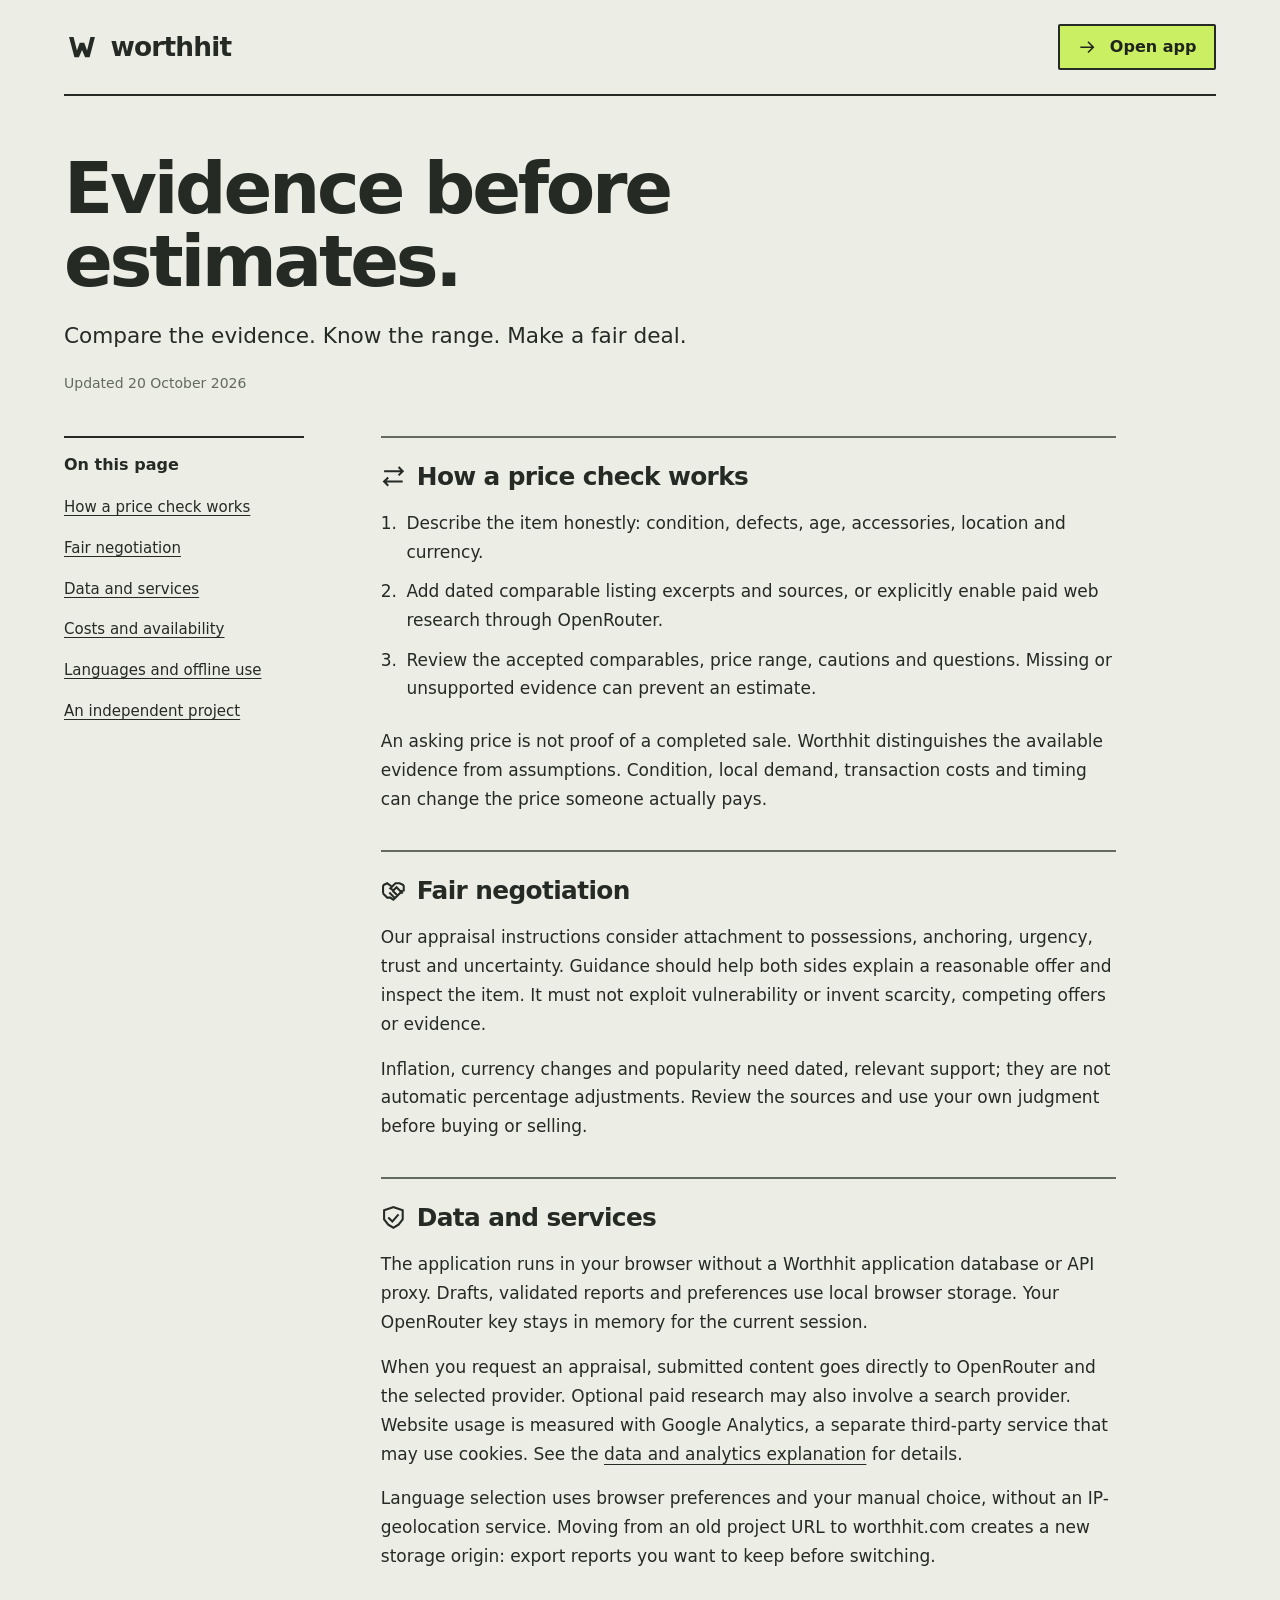
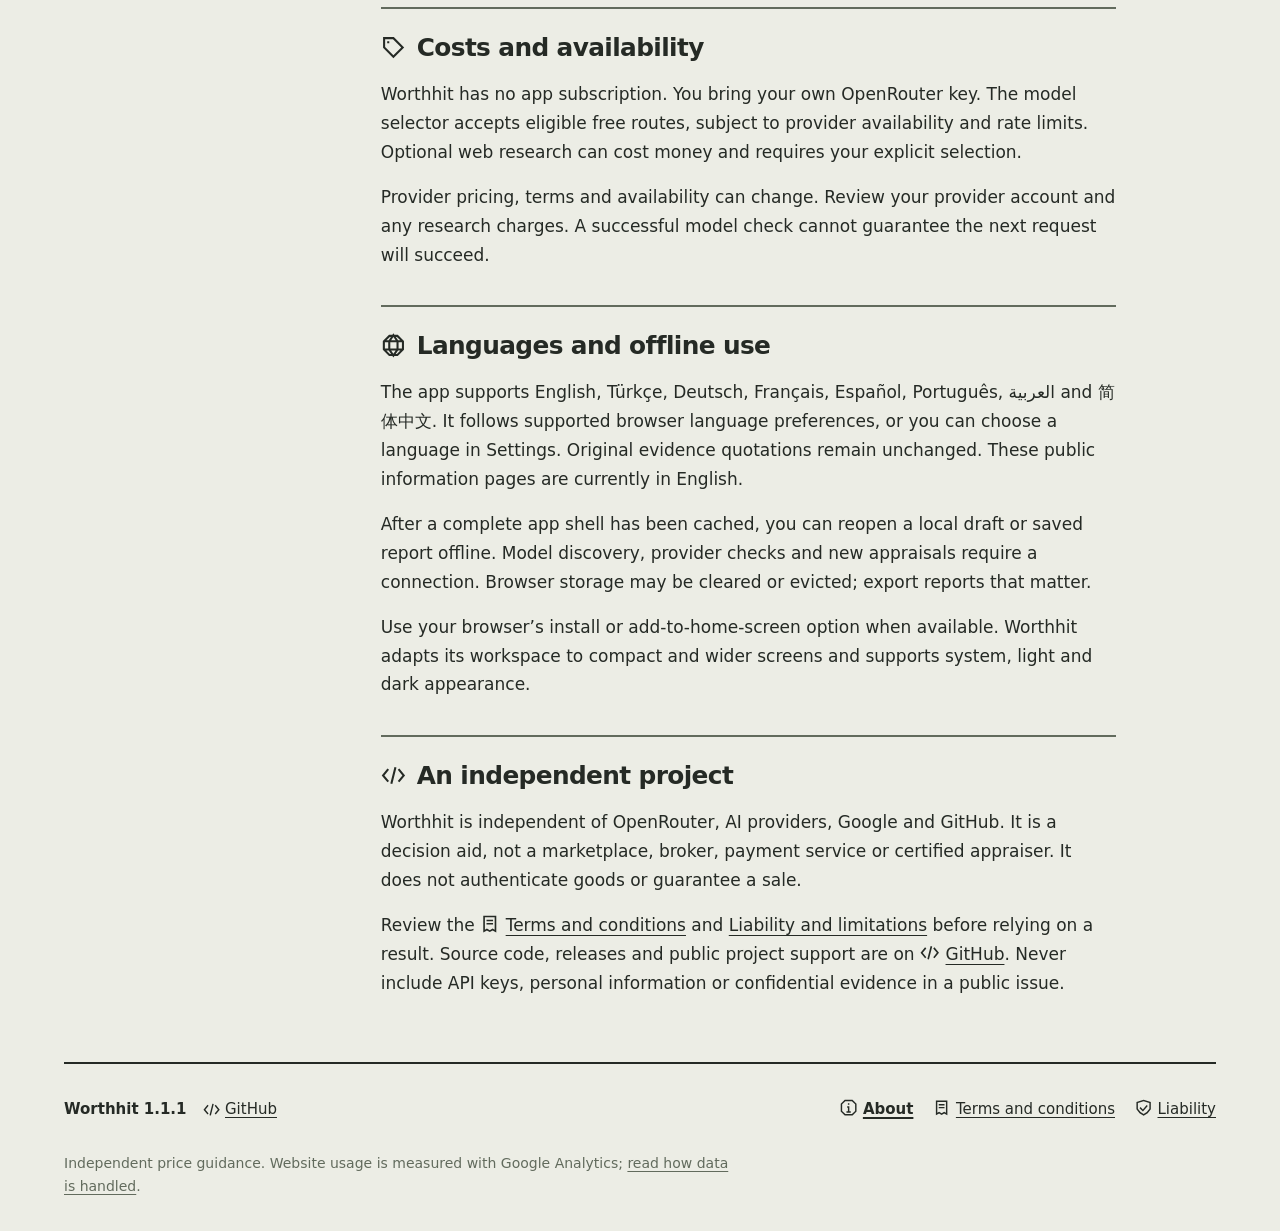
==== commit 2cbfebb4: "fix(startup): remove promotional interstitial for 1.1.1 Refs:   - worthhit-111-verify-20261020   - d" ====
--- a/web/about/index.html
+++ b/web/about/index.html
@@ -95,7 +95,7 @@
     <footer class="site-footer">
       <div class="footer-row">
         <div class="footer-origin">
-          <p class="footer-version">Worthhit <span data-app-version>1.1.0</span></p>
+          <p class="footer-version">Worthhit <span data-app-version>1.1.1</span></p>
           <a class="source-link" href="https://github.com/consciontologic/worthhit" rel="noopener noreferrer"><svg class="ui-symbol" viewBox="0 0 24 24" aria-hidden="true" focusable="false"><path fill="currentColor" d="M6.2318,5.3598L0.6983,12.0000L6.2318,18.6402L7.7682,17.3598L3.3017,12.0000L7.7682,6.6402Z M16.2318,6.6402L20.6983,12.0000L16.2318,17.3598L17.7682,18.6402L23.3017,12.0000L17.7682,5.3598Z M13.0299,3.7575L9.0299,19.7575L10.9701,20.2425L14.9701,4.2425Z"/></svg>GitHub</a>
         </div>
         <nav class="footer-nav" aria-label="Information pages">
--- a/web/site.css
+++ b/web/site.css
@@ -14,6 +14,8 @@
 .action{display:inline-block;padding:.65rem 1rem;background:var(--accent);color:#20241d;border:2px solid #252a25;font-weight:700;text-decoration:none}
 footer{margin-top:3rem;font-size:.875rem;border-top:2px solid var(--line);padding-top:1rem}
 flutter-view{outline:none}
+/* An engine may attach its full-page view before startup fails. */
+#startup-error:not([hidden]){position:fixed;inset:0;z-index:1000;max-width:none;margin:0;padding:2rem;background:var(--canvas)}
 /* Public reading pages share the application's saved appearance, not its language. */
 .information-page{font-size:1rem}
 .page-shell{width:calc(100% - 3rem);max-width:72rem;margin-inline:auto}
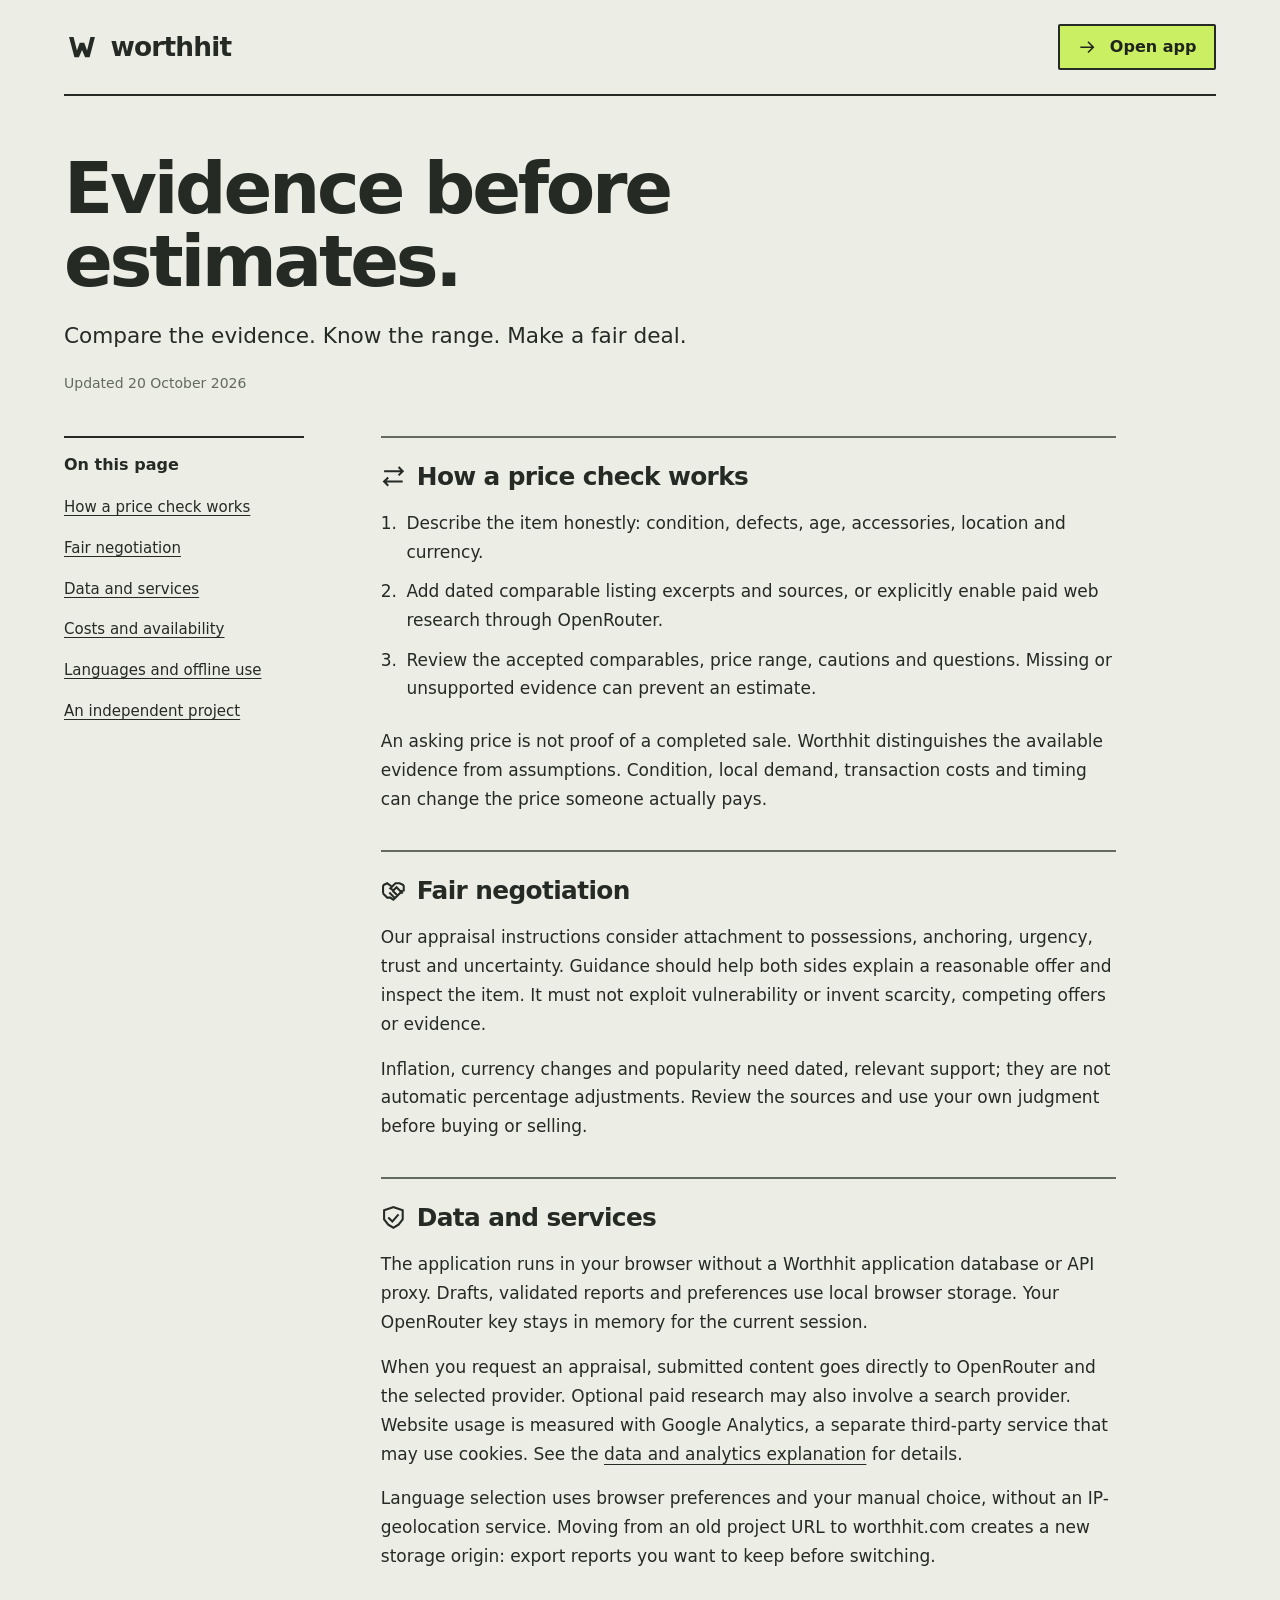
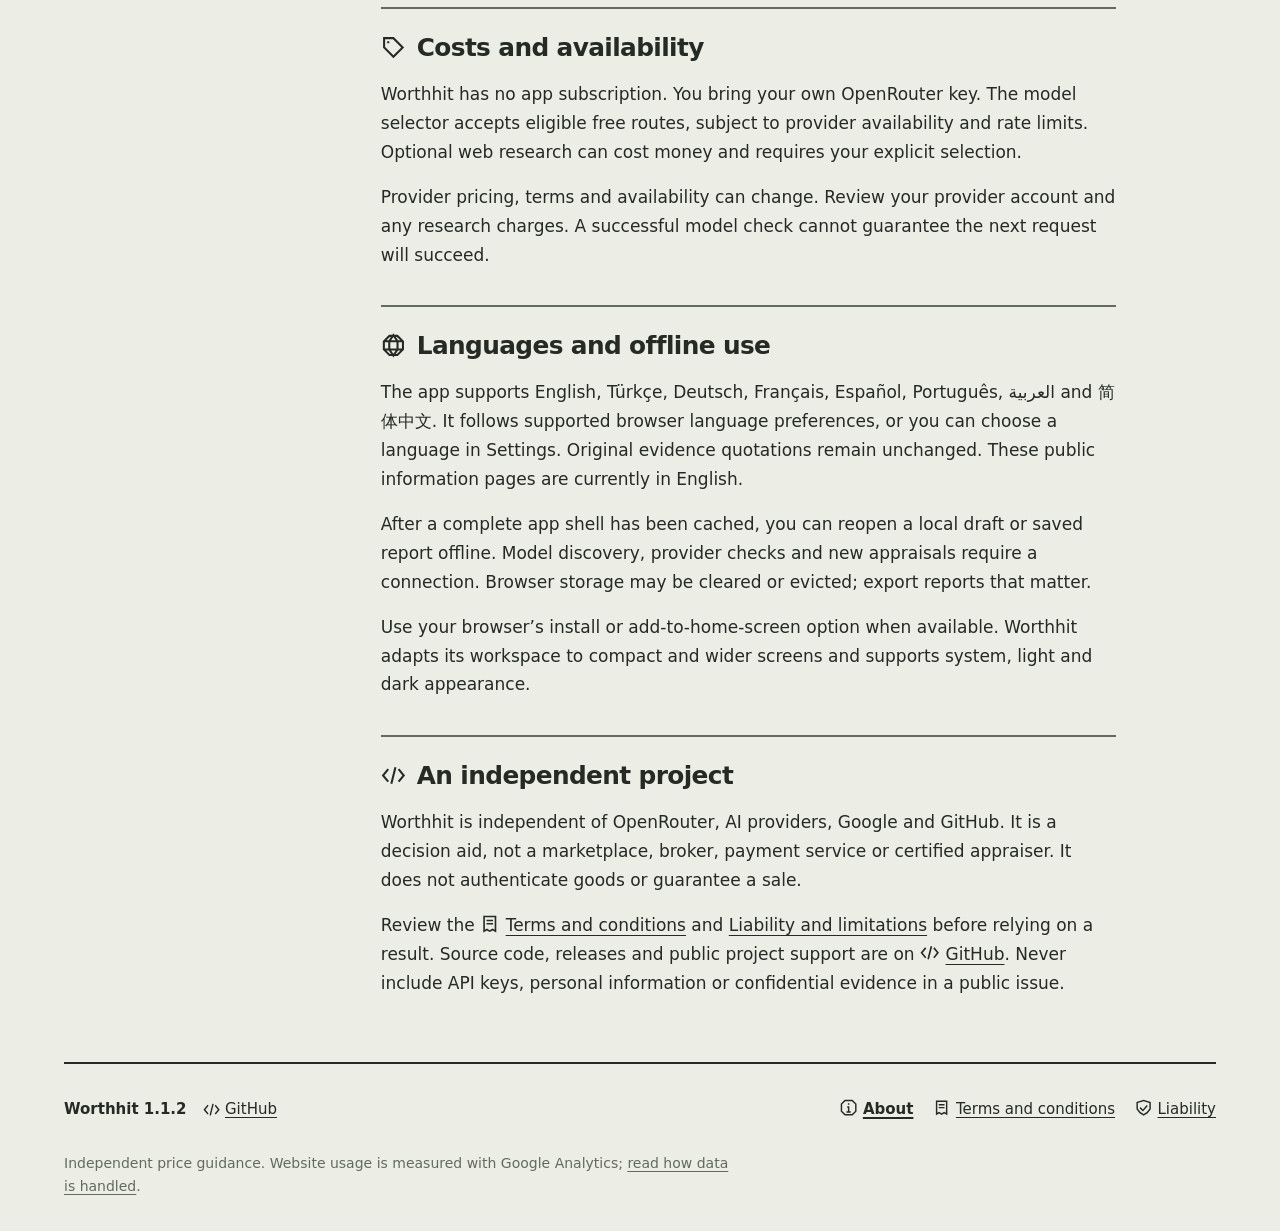
==== commit 414a096f: "fix(mobile): repair information links and reduce loading in 1.1.2 Refs:   - 203 Flutter   - 28 Node " ====
--- a/web/about/index.html
+++ b/web/about/index.html
@@ -95,7 +95,7 @@
     <footer class="site-footer">
       <div class="footer-row">
         <div class="footer-origin">
-          <p class="footer-version">Worthhit <span data-app-version>1.1.1</span></p>
+          <p class="footer-version">Worthhit <span data-app-version>1.1.2</span></p>
           <a class="source-link" href="https://github.com/consciontologic/worthhit" rel="noopener noreferrer"><svg class="ui-symbol" viewBox="0 0 24 24" aria-hidden="true" focusable="false"><path fill="currentColor" d="M6.2318,5.3598L0.6983,12.0000L6.2318,18.6402L7.7682,17.3598L3.3017,12.0000L7.7682,6.6402Z M16.2318,6.6402L20.6983,12.0000L16.2318,17.3598L17.7682,18.6402L23.3017,12.0000L17.7682,5.3598Z M13.0299,3.7575L9.0299,19.7575L10.9701,20.2425L14.9701,4.2425Z"/></svg>GitHub</a>
         </div>
         <nav class="footer-nav" aria-label="Information pages">
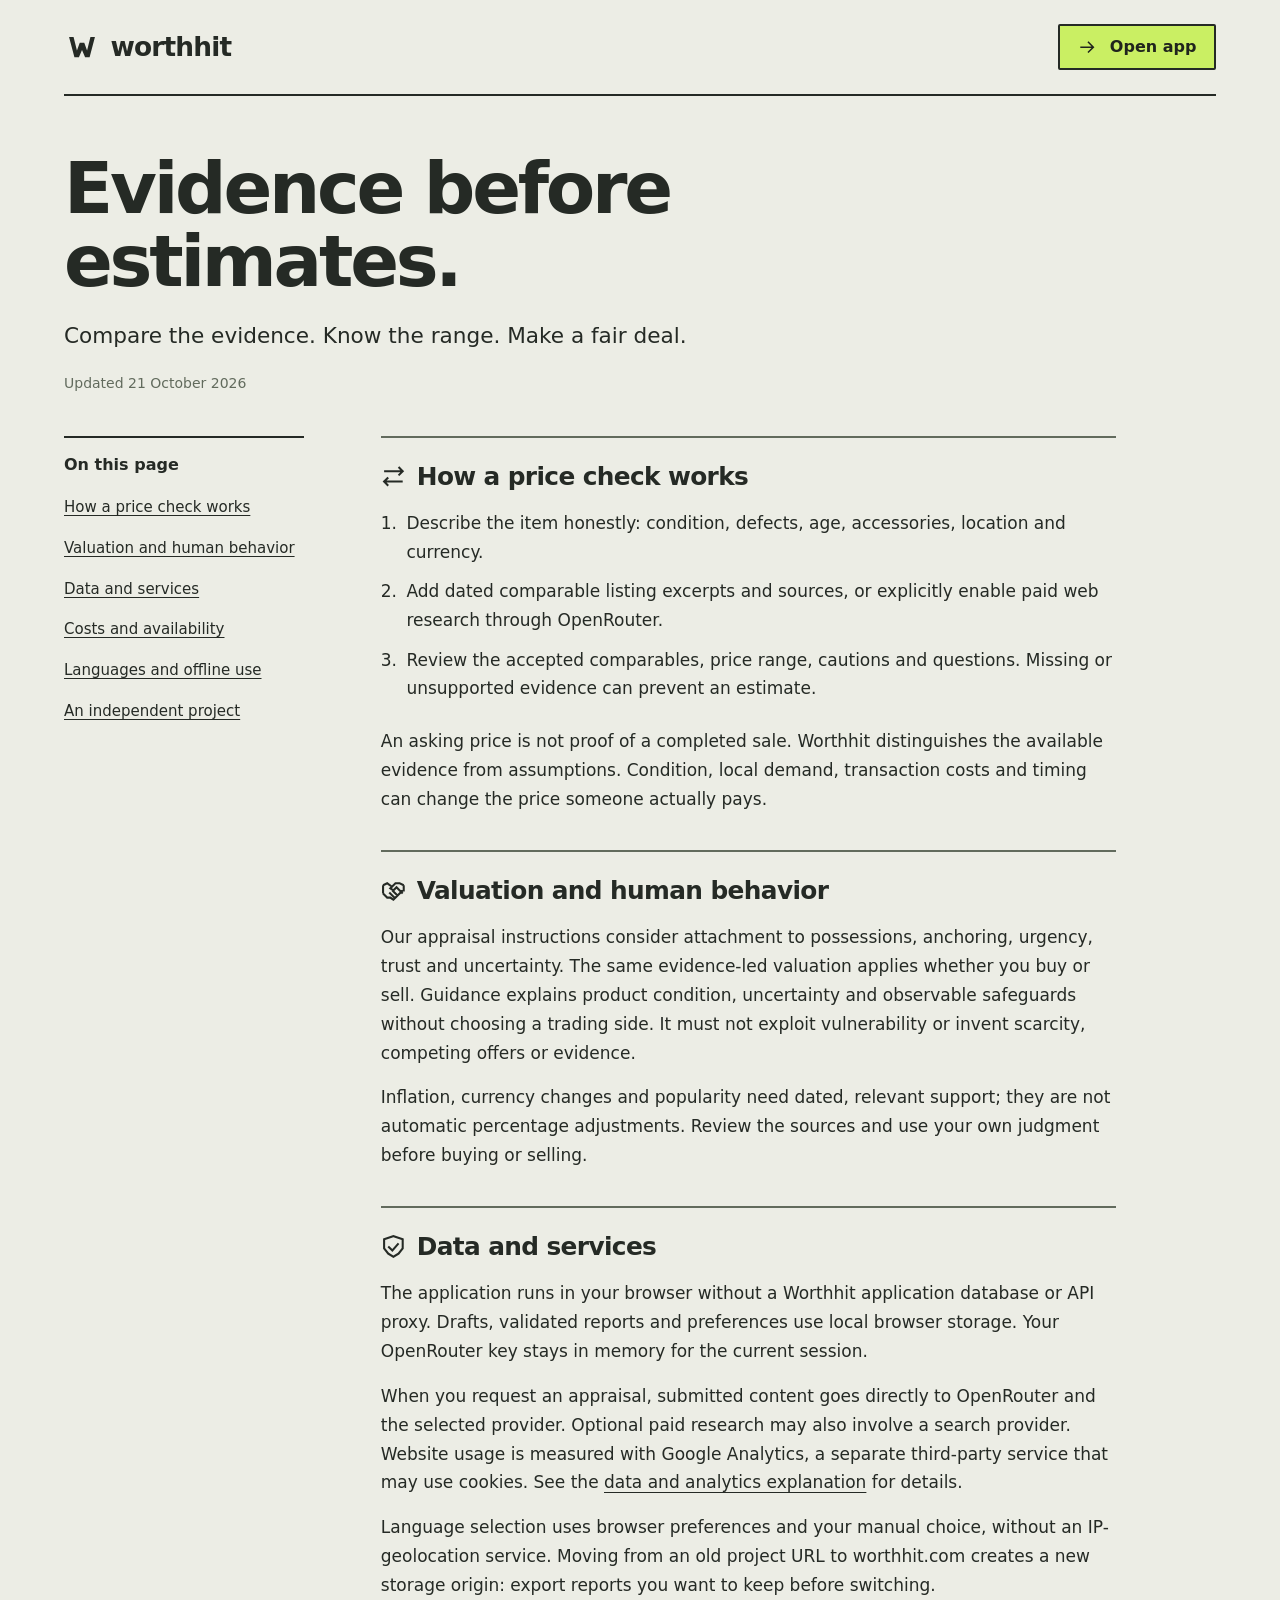
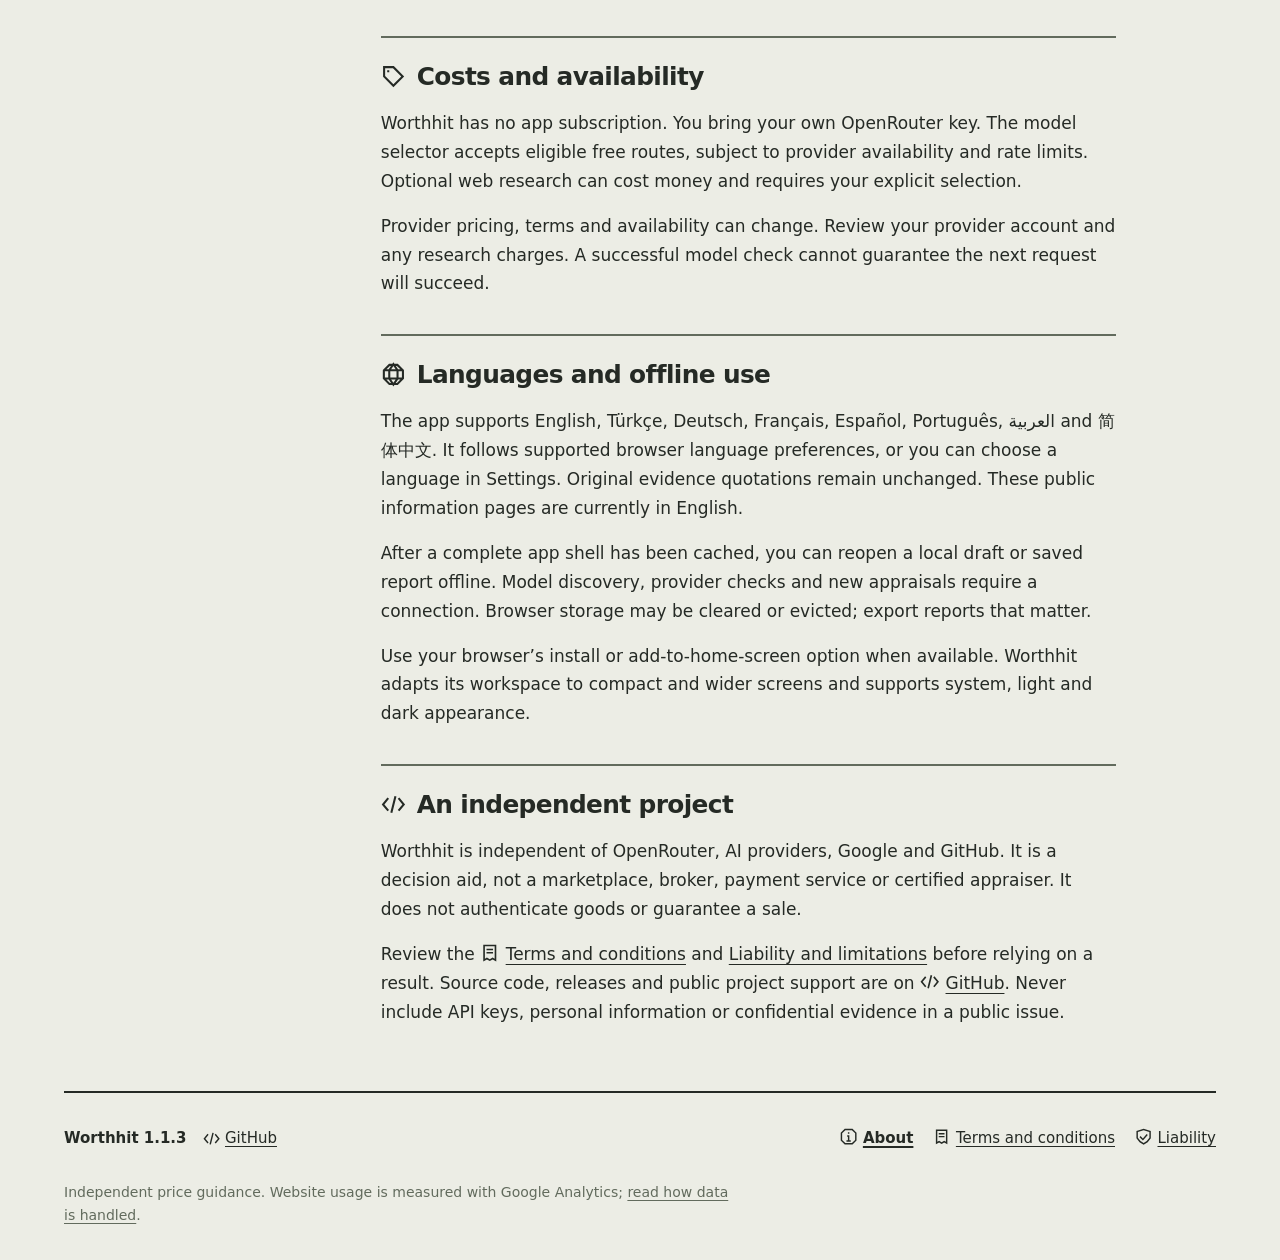
==== commit 7edd11e5: "fix(app): unify valuations and preserve in-app navigation Refs:   - make verify:240 Flutter,28 Node," ====
--- a/web/about/index.html
+++ b/web/about/index.html
@@ -50,14 +50,14 @@
       <div class="page-heading">
         <h1>Evidence before estimates.</h1>
         <p class="lead">Compare the evidence. Know the range. Make a fair deal.</p>
-        <p class="updated">Updated <time datetime="2026-10-20">20 October 2026</time></p>
+        <p class="updated">Updated <time datetime="2026-10-21">21 October 2026</time></p>
       </div>
       <div class="reading-layout">
         <nav class="contents" aria-label="On this page">
           <h2>On this page</h2>
           <ul>
           <li><a href="#method">How a price check works</a></li>
-          <li><a href="#negotiation">Fair negotiation</a></li>
+          <li><a href="#negotiation">Valuation and human behavior</a></li>
           <li><a href="#data">Data and services</a></li>
           <li><a href="#costs">Costs and availability</a></li>
           <li><a href="#access">Languages and offline use</a></li>
@@ -70,8 +70,8 @@
           <ol><li>Describe the item honestly: condition, defects, age, accessories, location and currency.</li><li>Add dated comparable listing excerpts and sources, or explicitly enable paid web research through OpenRouter.</li><li>Review the accepted comparables, price range, cautions and questions. Missing or unsupported evidence can prevent an estimate.</li></ol><p>An asking price is not proof of a completed sale. Worthhit distinguishes the available evidence from assumptions. Condition, local demand, transaction costs and timing can change the price someone actually pays.</p>
         </section>
         <section id="negotiation">
-          <h2><svg class="ui-symbol" viewBox="0 0 24 24" aria-hidden="true" focusable="false"><path fill="currentColor" d="M2.4472,7.8944L5.8944,6.1708L9.4000,8.8000L10.6000,7.2000L6.1056,3.8292L1.5528,6.1056Z M22.4472,6.1056L18.2361,4.0000L13.5858,4.0000L7.4304,10.1554L12.1274,13.2868L15.0000,10.4142L20.2929,15.7071L21.7071,14.2929L15.0000,7.5858L11.8726,10.7132L10.5696,9.8446L14.4142,6.0000L17.7639,6.0000L21.5528,7.8944Z M1.2929,15.7071L5.5858,20.0000L8.6972,20.0000L12.1274,22.2868L21.7071,12.7071L20.2929,11.2929L11.8726,19.7132L9.3028,18.0000L6.4142,18.0000L2.7071,14.2929Z M1.0000,7.0000L1.0000,15.0000L3.0000,15.0000L3.0000,7.0000Z M21.0000,7.0000L21.0000,13.0000L23.0000,13.0000L23.0000,7.0000Z M7.2929,14.7071L12.2929,19.7071L13.7071,18.2929L8.7071,13.2929Z M10.2929,12.7071L15.2929,17.7071L16.7071,16.2929L11.7071,11.2929Z"/></svg>Fair negotiation</h2>
-          <p>Our appraisal instructions consider attachment to possessions, anchoring, urgency, trust and uncertainty. Guidance should help both sides explain a reasonable offer and inspect the item. It must not exploit vulnerability or invent scarcity, competing offers or evidence.</p><p>Inflation, currency changes and popularity need dated, relevant support; they are not automatic percentage adjustments. Review the sources and use your own judgment before buying or selling.</p>
+          <h2><svg class="ui-symbol" viewBox="0 0 24 24" aria-hidden="true" focusable="false"><path fill="currentColor" d="M2.4472,7.8944L5.8944,6.1708L9.4000,8.8000L10.6000,7.2000L6.1056,3.8292L1.5528,6.1056Z M22.4472,6.1056L18.2361,4.0000L13.5858,4.0000L7.4304,10.1554L12.1274,13.2868L15.0000,10.4142L20.2929,15.7071L21.7071,14.2929L15.0000,7.5858L11.8726,10.7132L10.5696,9.8446L14.4142,6.0000L17.7639,6.0000L21.5528,7.8944Z M1.2929,15.7071L5.5858,20.0000L8.6972,20.0000L12.1274,22.2868L21.7071,12.7071L20.2929,11.2929L11.8726,19.7132L9.3028,18.0000L6.4142,18.0000L2.7071,14.2929Z M1.0000,7.0000L1.0000,15.0000L3.0000,15.0000L3.0000,7.0000Z M21.0000,7.0000L21.0000,13.0000L23.0000,13.0000L23.0000,7.0000Z M7.2929,14.7071L12.2929,19.7071L13.7071,18.2929L8.7071,13.2929Z M10.2929,12.7071L15.2929,17.7071L16.7071,16.2929L11.7071,11.2929Z"/></svg>Valuation and human behavior</h2>
+          <p>Our appraisal instructions consider attachment to possessions, anchoring, urgency, trust and uncertainty. The same evidence-led valuation applies whether you buy or sell. Guidance explains product condition, uncertainty and observable safeguards without choosing a trading side. It must not exploit vulnerability or invent scarcity, competing offers or evidence.</p><p>Inflation, currency changes and popularity need dated, relevant support; they are not automatic percentage adjustments. Review the sources and use your own judgment before buying or selling.</p>
         </section>
         <section id="data">
           <h2><svg class="ui-symbol" viewBox="0 0 24 24" aria-hidden="true" focusable="false"><path fill="currentColor" d="M4.0000,5.7208L12.0000,3.0541L20.0000,5.7208L20.0000,13.6492L16.3314,18.2350L12.0000,20.8338L7.6686,18.2350L4.0000,13.6492Z M2.0000,14.3508L6.3314,19.7650L12.0000,23.1662L17.6686,19.7650L22.0000,14.3508L22.0000,4.2792L12.0000,0.9459L2.0000,4.2792Z M6.2929,12.7071L11.0565,17.4707L17.7593,9.6508L16.2407,8.3492L10.9435,14.5293L7.7071,11.2929Z"/></svg>Data and services</h2>
@@ -95,7 +95,7 @@
     <footer class="site-footer">
       <div class="footer-row">
         <div class="footer-origin">
-          <p class="footer-version">Worthhit <span data-app-version>1.1.2</span></p>
+          <p class="footer-version">Worthhit <span data-app-version>1.1.3</span></p>
           <a class="source-link" href="https://github.com/consciontologic/worthhit" rel="noopener noreferrer"><svg class="ui-symbol" viewBox="0 0 24 24" aria-hidden="true" focusable="false"><path fill="currentColor" d="M6.2318,5.3598L0.6983,12.0000L6.2318,18.6402L7.7682,17.3598L3.3017,12.0000L7.7682,6.6402Z M16.2318,6.6402L20.6983,12.0000L16.2318,17.3598L17.7682,18.6402L23.3017,12.0000L17.7682,5.3598Z M13.0299,3.7575L9.0299,19.7575L10.9701,20.2425L14.9701,4.2425Z"/></svg>GitHub</a>
         </div>
         <nav class="footer-nav" aria-label="Information pages">
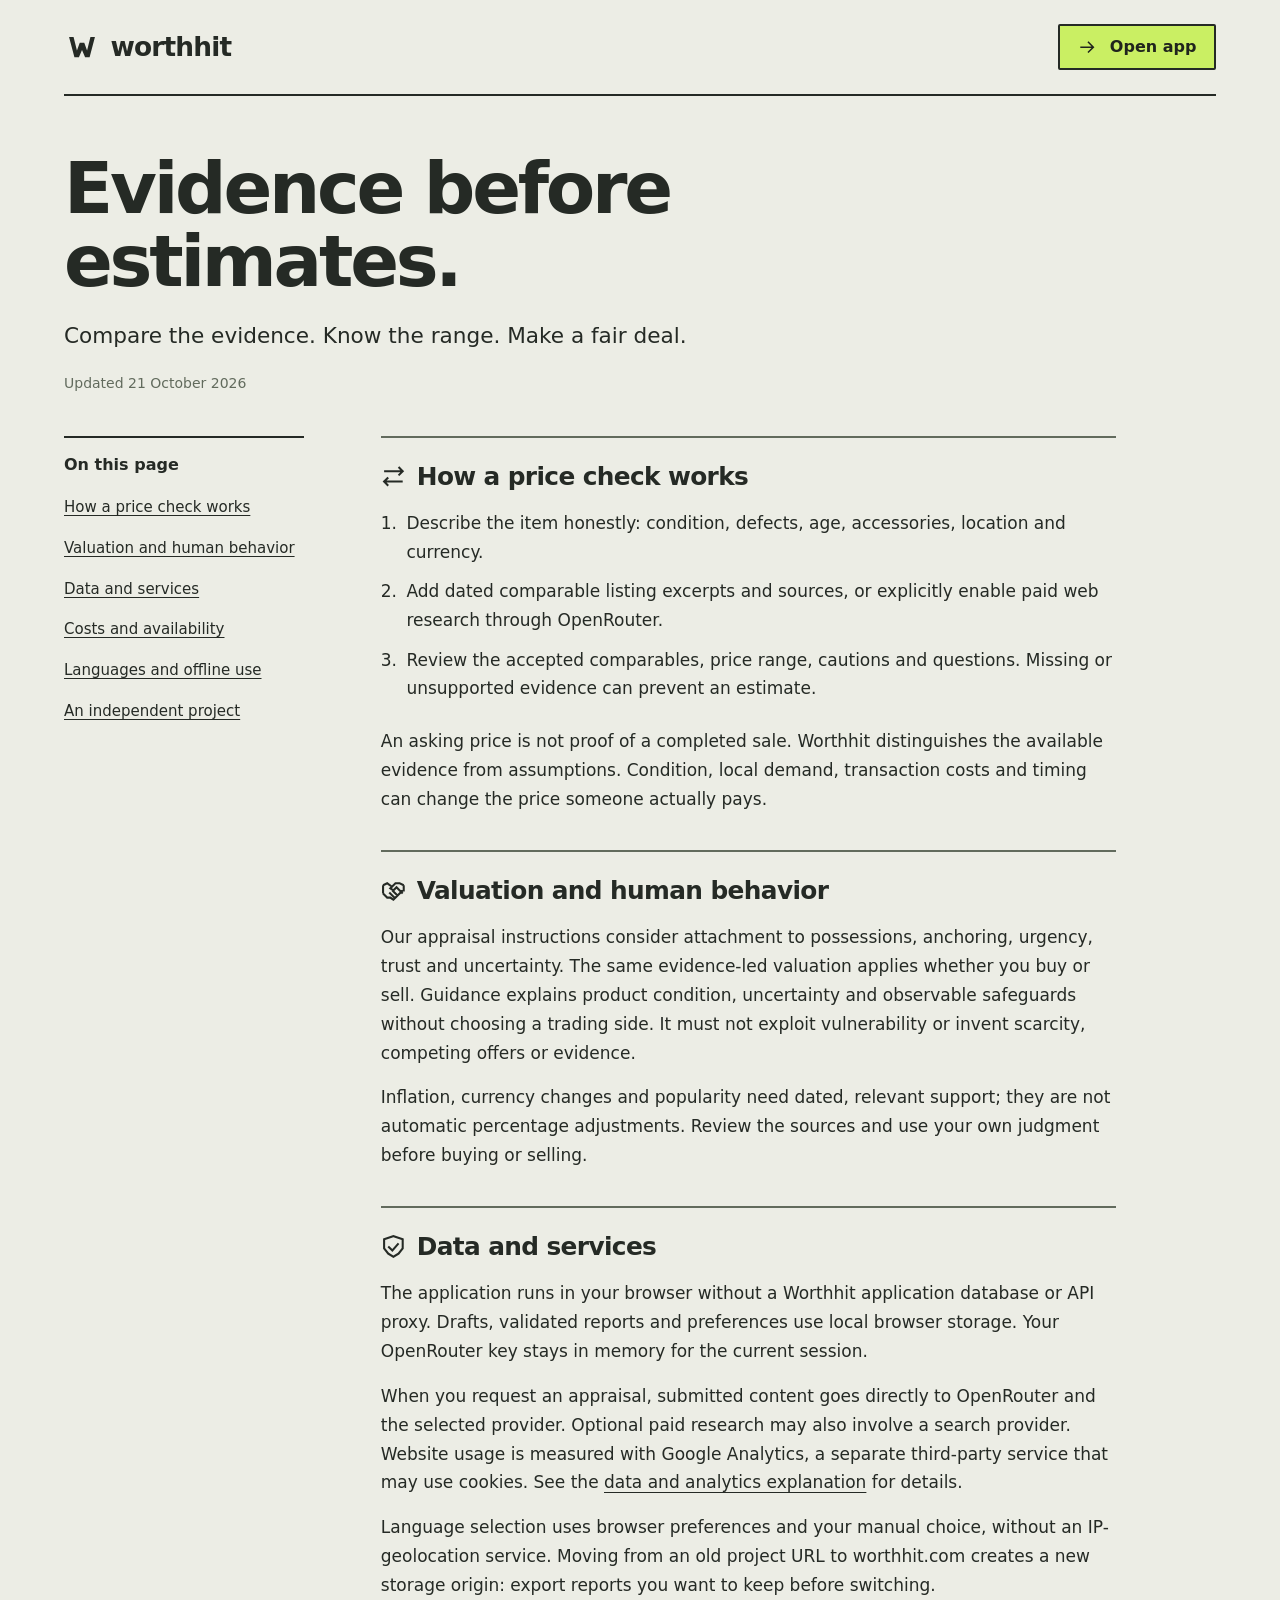
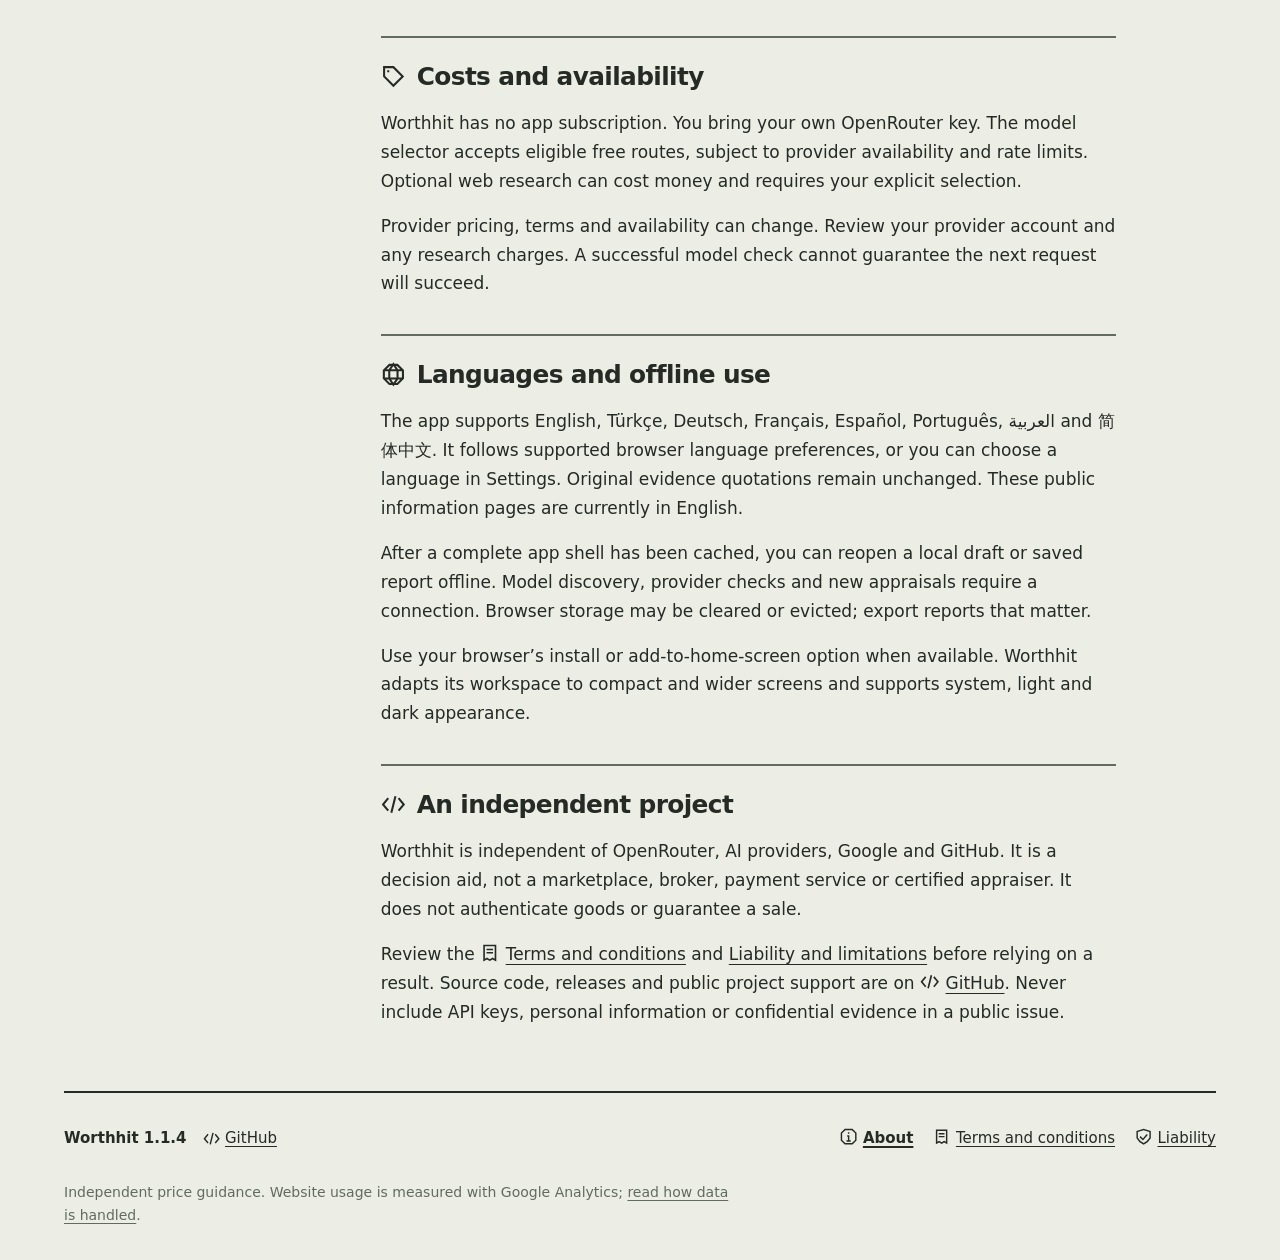
==== commit 3c4ae033: "chore(release): prepare 1.1.4 Refs:   - make verify   - 240 Flutter tests   - 28 Node tests   - 59 P" ====
--- a/web/about/index.html
+++ b/web/about/index.html
@@ -95,7 +95,7 @@
     <footer class="site-footer">
       <div class="footer-row">
         <div class="footer-origin">
-          <p class="footer-version">Worthhit <span data-app-version>1.1.3</span></p>
+          <p class="footer-version">Worthhit <span data-app-version>1.1.4</span></p>
           <a class="source-link" href="https://github.com/consciontologic/worthhit" rel="noopener noreferrer"><svg class="ui-symbol" viewBox="0 0 24 24" aria-hidden="true" focusable="false"><path fill="currentColor" d="M6.2318,5.3598L0.6983,12.0000L6.2318,18.6402L7.7682,17.3598L3.3017,12.0000L7.7682,6.6402Z M16.2318,6.6402L20.6983,12.0000L16.2318,17.3598L17.7682,18.6402L23.3017,12.0000L17.7682,5.3598Z M13.0299,3.7575L9.0299,19.7575L10.9701,20.2425L14.9701,4.2425Z"/></svg>GitHub</a>
         </div>
         <nav class="footer-nav" aria-label="Information pages">
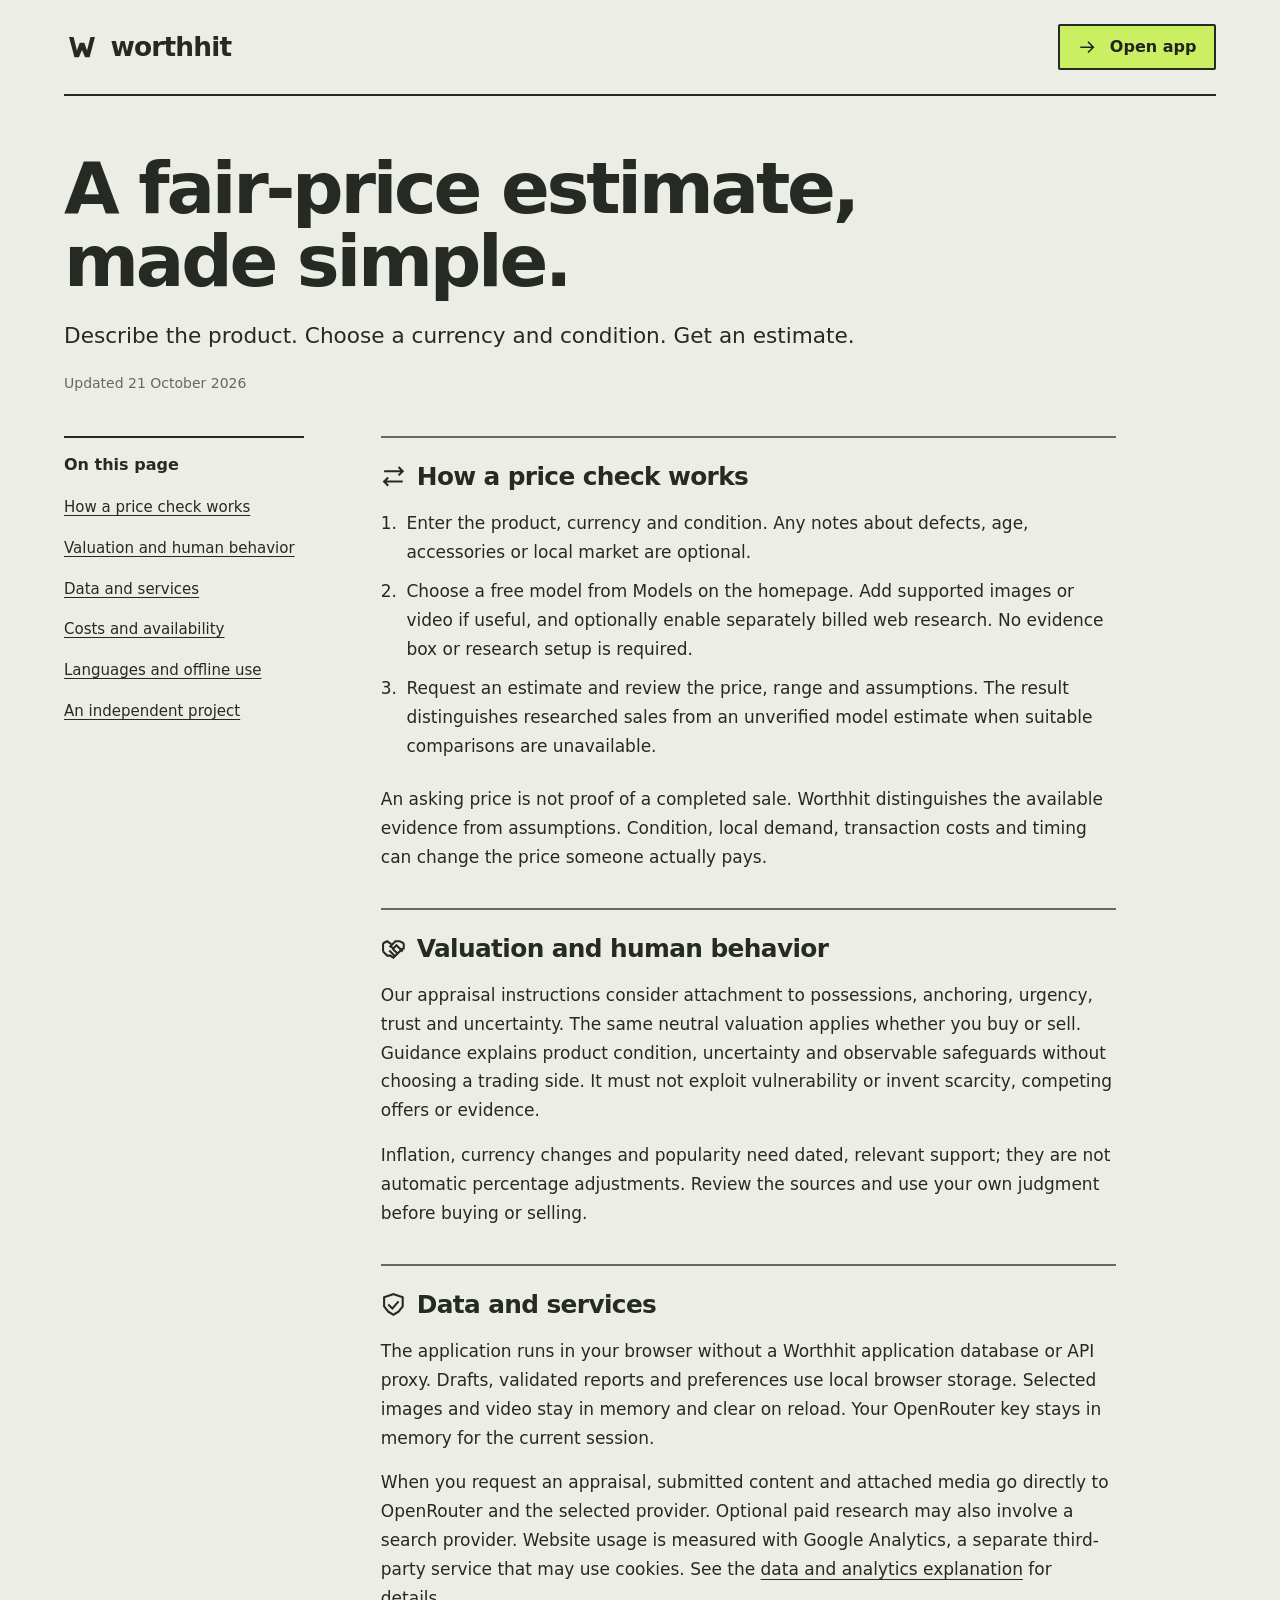
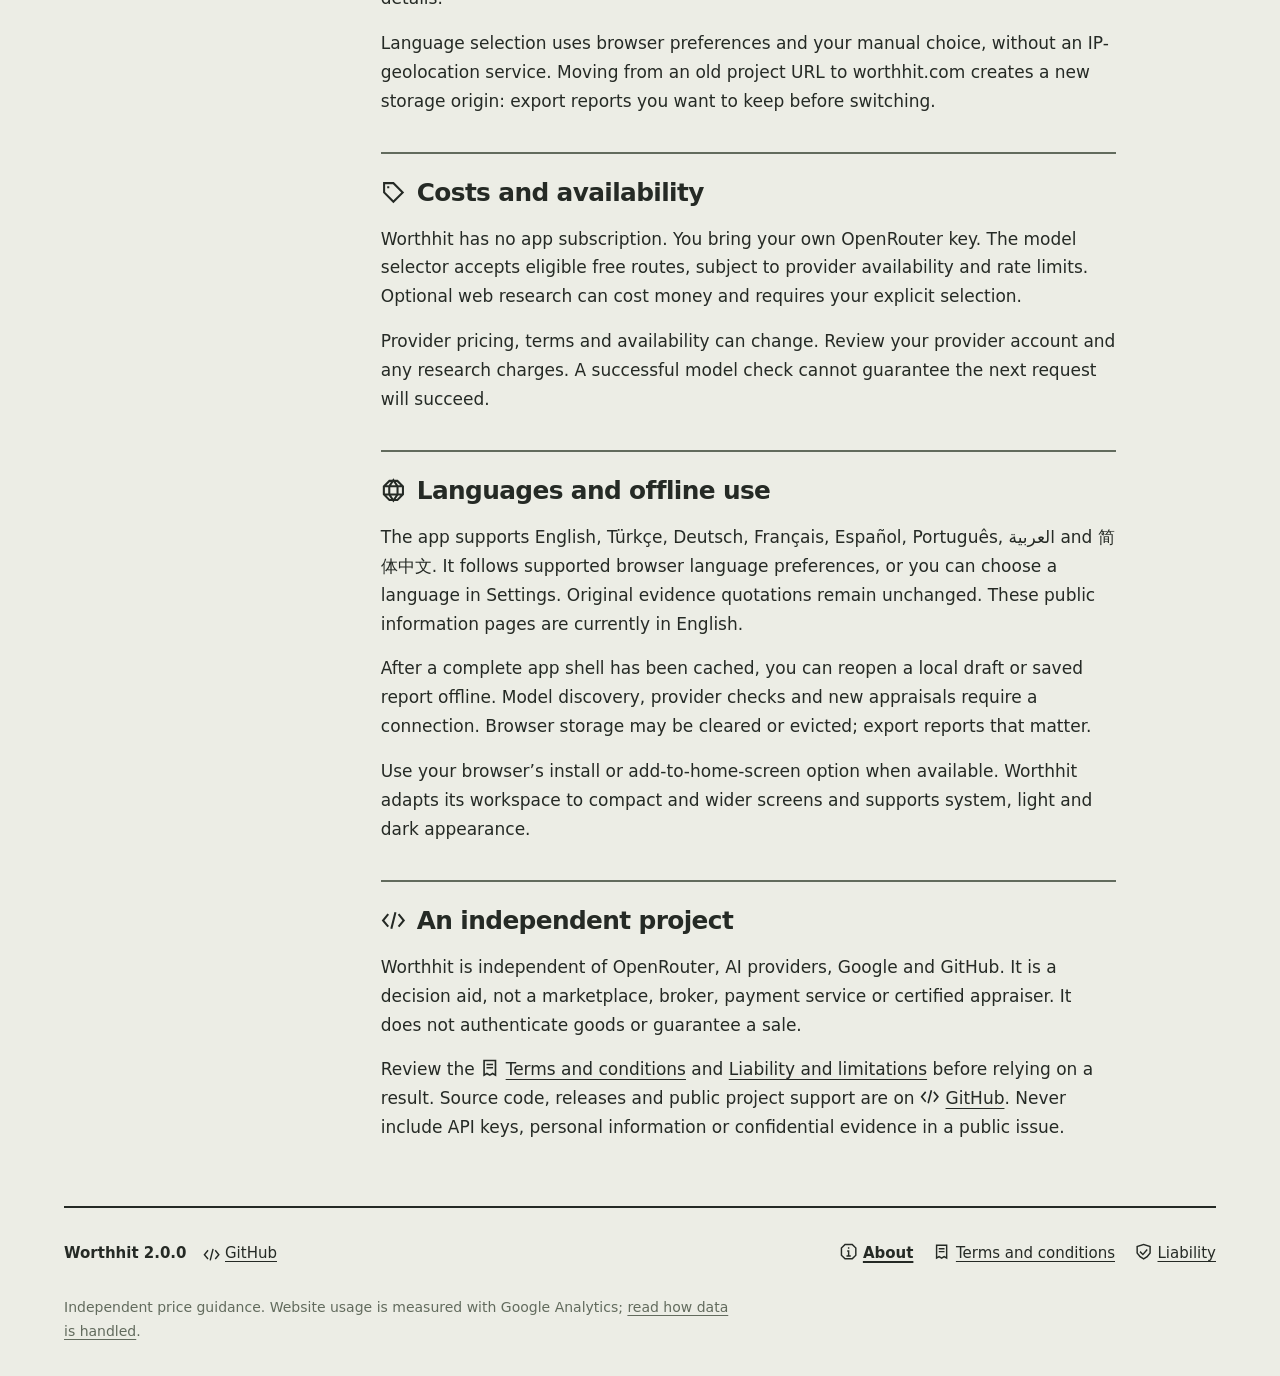
==== commit 7bc4cf86: "feat(appraisal): simplify Worthhit 2.0.0 with model-aware media Refs:   - docs/planning/ROADMAP.md  " ====
--- a/web/about/index.html
+++ b/web/about/index.html
@@ -10,7 +10,7 @@
   gtag('config', 'G-G4SYW37S81', {
     page_location: 'https://worthhit.com/about/',
     page_referrer: '',
-    page_title: 'About Worthhit — Evidence before estimates',
+    page_title: 'About Worthhit — Simple product price estimates',
     allow_google_signals: false,
     allow_ad_personalization_signals: false
   });
@@ -21,22 +21,22 @@
   <meta name="description" content="How Worthhit estimates second-hand prices, checks comparable evidence, handles local data and connects to OpenRouter. Learn about costs, languages and limitations.">
   <meta name="robots" content="index,follow,max-image-preview:large">
   <meta name="referrer" content="no-referrer">
-  <meta http-equiv="Content-Security-Policy" content="default-src 'self'; script-src 'self' 'sha256-OL67DxVKThbRnnNFpnOteWr4cOULybndOI1ghnf7HiA=' https://www.googletagmanager.com; script-src-attr 'none'; style-src 'self'; connect-src 'self' https://www.googletagmanager.com https://www.google-analytics.com https://region1.google-analytics.com; img-src 'self' https://www.googletagmanager.com https://www.google-analytics.com https://region1.google-analytics.com; font-src 'self'; worker-src 'self' blob:; object-src 'none'; base-uri 'self'; form-action 'none'">
+  <meta http-equiv="Content-Security-Policy" content="default-src 'self'; script-src 'self' 'sha256-Vf/Sdw4+7GjQGTx17ToGqSboCr+1XN2hE/kmD6Iv3gU=' https://www.googletagmanager.com; script-src-attr 'none'; style-src 'self'; connect-src 'self' https://www.googletagmanager.com https://www.google-analytics.com https://region1.google-analytics.com; img-src 'self' https://www.googletagmanager.com https://www.google-analytics.com https://region1.google-analytics.com; font-src 'self'; worker-src 'self' blob:; object-src 'none'; base-uri 'self'; form-action 'none'">
   <link rel="canonical" href="https://worthhit.com/about/">
   <link rel="icon" type="image/svg+xml" href="../favicon.svg">
   <link rel="stylesheet" href="../site.css">
   <meta property="og:type" content="website">
   <meta property="og:site_name" content="Worthhit">
-  <meta property="og:title" content="About Worthhit — Evidence before estimates">
+  <meta property="og:title" content="About Worthhit — Simple product price estimates">
   <meta property="og:description" content="How Worthhit estimates second-hand prices, checks comparable evidence, handles local data and connects to OpenRouter. Learn about costs, languages and limitations.">
   <meta property="og:url" content="https://worthhit.com/about/">
   <meta property="og:image" content="https://worthhit.com/social-card.png">
   <meta property="og:image:alt" content="Worthhit. Know the range. Make a fair deal.">
   <meta name="twitter:card" content="summary_large_image">
-  <meta name="twitter:title" content="About Worthhit — Evidence before estimates">
+  <meta name="twitter:title" content="About Worthhit — Simple product price estimates">
   <meta name="twitter:description" content="How Worthhit estimates second-hand prices, checks comparable evidence, handles local data and connects to OpenRouter. Learn about costs, languages and limitations.">
   <meta name="twitter:image" content="https://worthhit.com/social-card.png">
-  <title>About Worthhit — Evidence before estimates</title>
+  <title>About Worthhit — Simple product price estimates</title>
   <script src="../preferences_bootstrap.js"></script>
 </head>
 <body class="information-page">
@@ -48,8 +48,8 @@
     </header>
     <main id="content">
       <div class="page-heading">
-        <h1>Evidence before estimates.</h1>
-        <p class="lead">Compare the evidence. Know the range. Make a fair deal.</p>
+        <h1>A fair-price estimate, made simple.</h1>
+        <p class="lead">Describe the product. Choose a currency and condition. Get an estimate.</p>
         <p class="updated">Updated <time datetime="2026-10-21">21 October 2026</time></p>
       </div>
       <div class="reading-layout">
@@ -64,18 +64,18 @@
           <li><a href="#project">An independent project</a></li>
           </ul>
         </nav>
-        <article class="prose" aria-label="Evidence before estimates.">
+        <article class="prose" aria-label="A fair-price estimate, made simple.">
         <section id="method">
           <h2><svg class="ui-symbol" viewBox="0 0 24 24" aria-hidden="true" focusable="false"><path fill="currentColor" d="M3.0000,8.0000L21.0000,8.0000L21.0000,6.0000L3.0000,6.0000Z M16.2929,3.7071L19.5858,7.0000L16.2929,10.2929L17.7071,11.7071L22.4142,7.0000L17.7071,2.2929Z M21.0000,16.0000L3.0000,16.0000L3.0000,18.0000L21.0000,18.0000Z M6.2929,12.2929L1.5858,17.0000L6.2929,21.7071L7.7071,20.2929L4.4142,17.0000L7.7071,13.7071Z"/></svg>How a price check works</h2>
-          <ol><li>Describe the item honestly: condition, defects, age, accessories, location and currency.</li><li>Add dated comparable listing excerpts and sources, or explicitly enable paid web research through OpenRouter.</li><li>Review the accepted comparables, price range, cautions and questions. Missing or unsupported evidence can prevent an estimate.</li></ol><p>An asking price is not proof of a completed sale. Worthhit distinguishes the available evidence from assumptions. Condition, local demand, transaction costs and timing can change the price someone actually pays.</p>
+          <ol><li>Enter the product, currency and condition. Any notes about defects, age, accessories or local market are optional.</li><li>Choose a free model from Models on the homepage. Add supported images or video if useful, and optionally enable separately billed web research. No evidence box or research setup is required.</li><li>Request an estimate and review the price, range and assumptions. The result distinguishes researched sales from an unverified model estimate when suitable comparisons are unavailable.</li></ol><p>An asking price is not proof of a completed sale. Worthhit distinguishes the available evidence from assumptions. Condition, local demand, transaction costs and timing can change the price someone actually pays.</p>
         </section>
         <section id="negotiation">
           <h2><svg class="ui-symbol" viewBox="0 0 24 24" aria-hidden="true" focusable="false"><path fill="currentColor" d="M2.4472,7.8944L5.8944,6.1708L9.4000,8.8000L10.6000,7.2000L6.1056,3.8292L1.5528,6.1056Z M22.4472,6.1056L18.2361,4.0000L13.5858,4.0000L7.4304,10.1554L12.1274,13.2868L15.0000,10.4142L20.2929,15.7071L21.7071,14.2929L15.0000,7.5858L11.8726,10.7132L10.5696,9.8446L14.4142,6.0000L17.7639,6.0000L21.5528,7.8944Z M1.2929,15.7071L5.5858,20.0000L8.6972,20.0000L12.1274,22.2868L21.7071,12.7071L20.2929,11.2929L11.8726,19.7132L9.3028,18.0000L6.4142,18.0000L2.7071,14.2929Z M1.0000,7.0000L1.0000,15.0000L3.0000,15.0000L3.0000,7.0000Z M21.0000,7.0000L21.0000,13.0000L23.0000,13.0000L23.0000,7.0000Z M7.2929,14.7071L12.2929,19.7071L13.7071,18.2929L8.7071,13.2929Z M10.2929,12.7071L15.2929,17.7071L16.7071,16.2929L11.7071,11.2929Z"/></svg>Valuation and human behavior</h2>
-          <p>Our appraisal instructions consider attachment to possessions, anchoring, urgency, trust and uncertainty. The same evidence-led valuation applies whether you buy or sell. Guidance explains product condition, uncertainty and observable safeguards without choosing a trading side. It must not exploit vulnerability or invent scarcity, competing offers or evidence.</p><p>Inflation, currency changes and popularity need dated, relevant support; they are not automatic percentage adjustments. Review the sources and use your own judgment before buying or selling.</p>
+          <p>Our appraisal instructions consider attachment to possessions, anchoring, urgency, trust and uncertainty. The same neutral valuation applies whether you buy or sell. Guidance explains product condition, uncertainty and observable safeguards without choosing a trading side. It must not exploit vulnerability or invent scarcity, competing offers or evidence.</p><p>Inflation, currency changes and popularity need dated, relevant support; they are not automatic percentage adjustments. Review the sources and use your own judgment before buying or selling.</p>
         </section>
         <section id="data">
           <h2><svg class="ui-symbol" viewBox="0 0 24 24" aria-hidden="true" focusable="false"><path fill="currentColor" d="M4.0000,5.7208L12.0000,3.0541L20.0000,5.7208L20.0000,13.6492L16.3314,18.2350L12.0000,20.8338L7.6686,18.2350L4.0000,13.6492Z M2.0000,14.3508L6.3314,19.7650L12.0000,23.1662L17.6686,19.7650L22.0000,14.3508L22.0000,4.2792L12.0000,0.9459L2.0000,4.2792Z M6.2929,12.7071L11.0565,17.4707L17.7593,9.6508L16.2407,8.3492L10.9435,14.5293L7.7071,11.2929Z"/></svg>Data and services</h2>
-          <p>The application runs in your browser without a Worthhit application database or API proxy. Drafts, validated reports and preferences use local browser storage. Your OpenRouter key stays in memory for the current session.</p><p>When you request an appraisal, submitted content goes directly to OpenRouter and the selected provider. Optional paid research may also involve a search provider. Website usage is measured with Google Analytics, a separate third-party service that may use cookies. See the <a href="../terms/#data">data and analytics explanation</a> for details.</p><p>Language selection uses browser preferences and your manual choice, without an IP-geolocation service. Moving from an old project URL to worthhit.com creates a new storage origin: export reports you want to keep before switching.</p>
+          <p>The application runs in your browser without a Worthhit application database or API proxy. Drafts, validated reports and preferences use local browser storage. Selected images and video stay in memory and clear on reload. Your OpenRouter key stays in memory for the current session.</p><p>When you request an appraisal, submitted content and attached media go directly to OpenRouter and the selected provider. Optional paid research may also involve a search provider. Website usage is measured with Google Analytics, a separate third-party service that may use cookies. See the <a href="../terms/#data">data and analytics explanation</a> for details.</p><p>Language selection uses browser preferences and your manual choice, without an IP-geolocation service. Moving from an old project URL to worthhit.com creates a new storage origin: export reports you want to keep before switching.</p>
         </section>
         <section id="costs">
           <h2><svg class="ui-symbol" viewBox="0 0 24 24" aria-hidden="true" focusable="false"><path fill="currentColor" d="M4.0000,4.0000L11.5858,4.0000L19.5858,12.0000L12.0000,19.5858L4.0000,11.5858Z M2.0000,12.4142L12.0000,22.4142L22.4142,12.0000L12.4142,2.0000L2.0000,2.0000Z M6.0000,6.0000L8.0000,6.0000L8.0000,8.0000L6.0000,8.0000Z"/></svg>Costs and availability</h2>
@@ -95,7 +95,7 @@
     <footer class="site-footer">
       <div class="footer-row">
         <div class="footer-origin">
-          <p class="footer-version">Worthhit <span data-app-version>1.1.4</span></p>
+          <p class="footer-version">Worthhit <span data-app-version>2.0.0</span></p>
           <a class="source-link" href="https://github.com/consciontologic/worthhit" rel="noopener noreferrer"><svg class="ui-symbol" viewBox="0 0 24 24" aria-hidden="true" focusable="false"><path fill="currentColor" d="M6.2318,5.3598L0.6983,12.0000L6.2318,18.6402L7.7682,17.3598L3.3017,12.0000L7.7682,6.6402Z M16.2318,6.6402L20.6983,12.0000L16.2318,17.3598L17.7682,18.6402L23.3017,12.0000L17.7682,5.3598Z M13.0299,3.7575L9.0299,19.7575L10.9701,20.2425L14.9701,4.2425Z"/></svg>GitHub</a>
         </div>
         <nav class="footer-nav" aria-label="Information pages">
